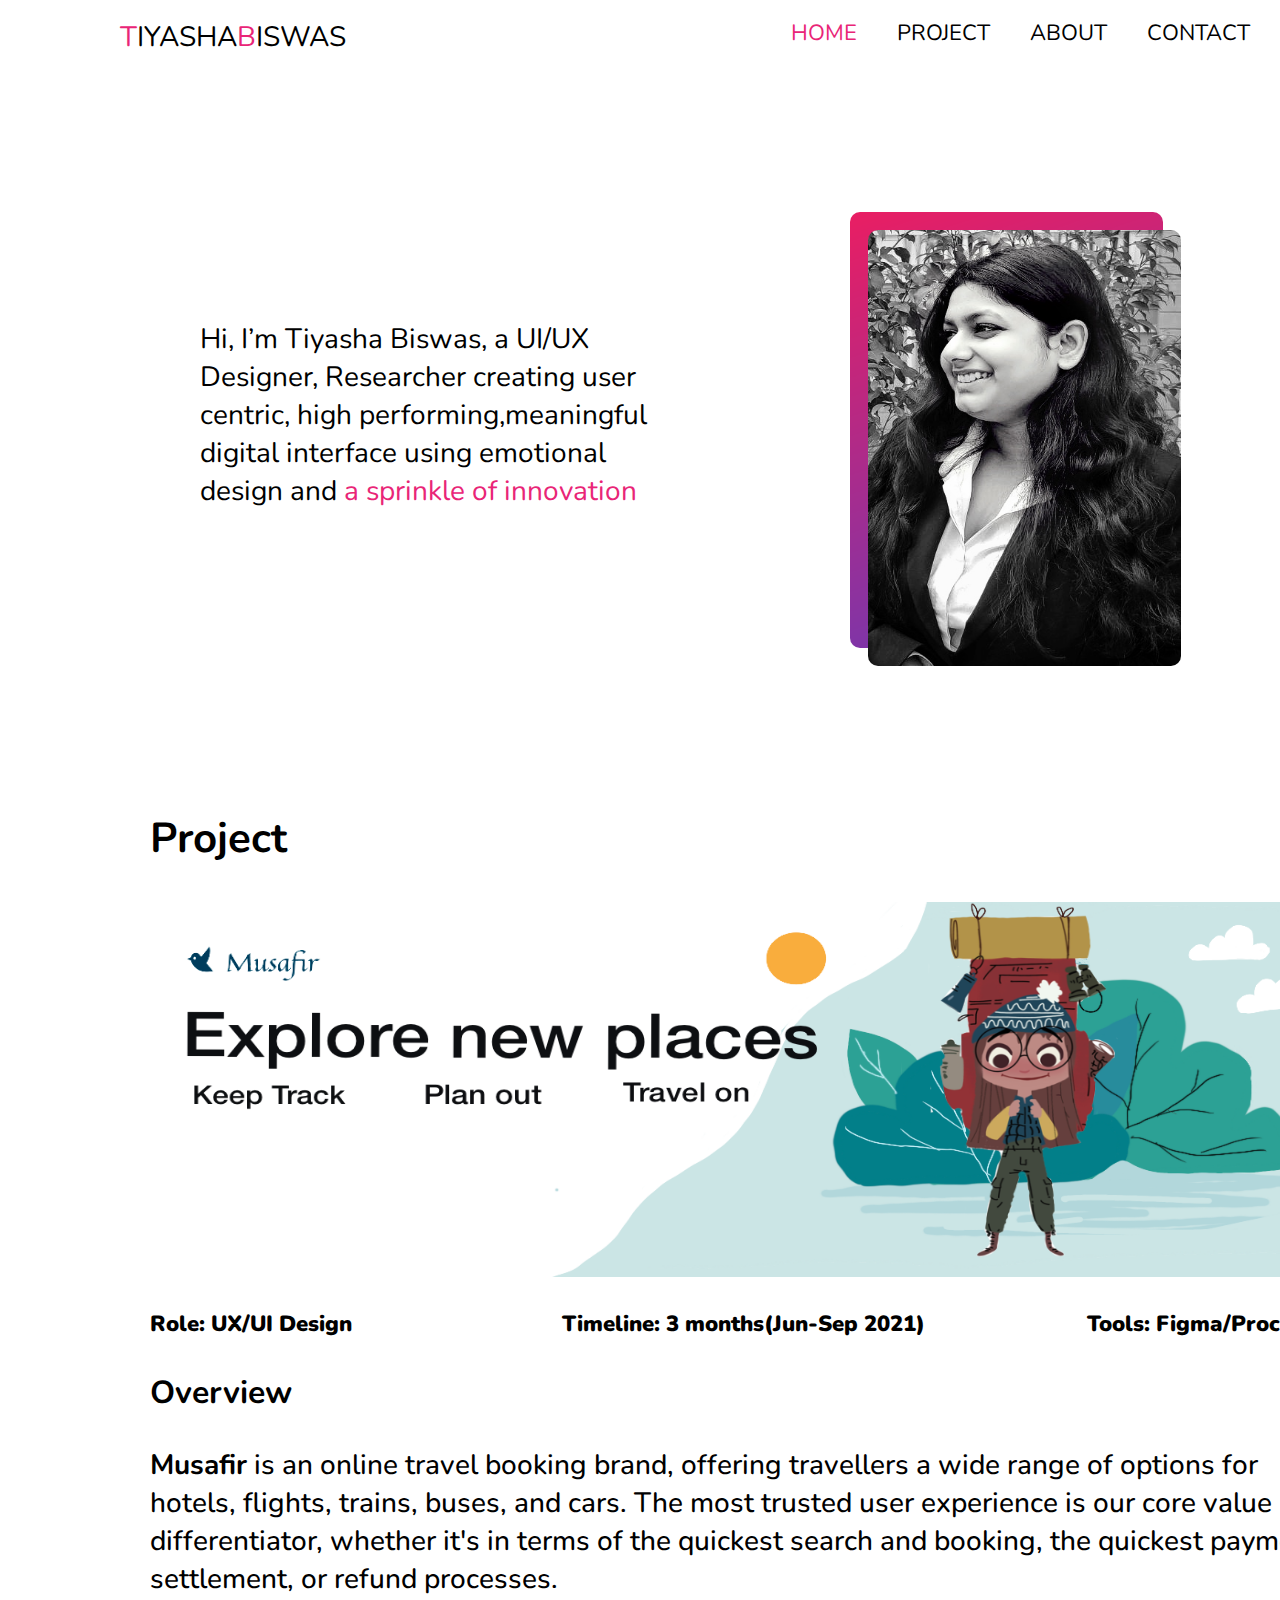
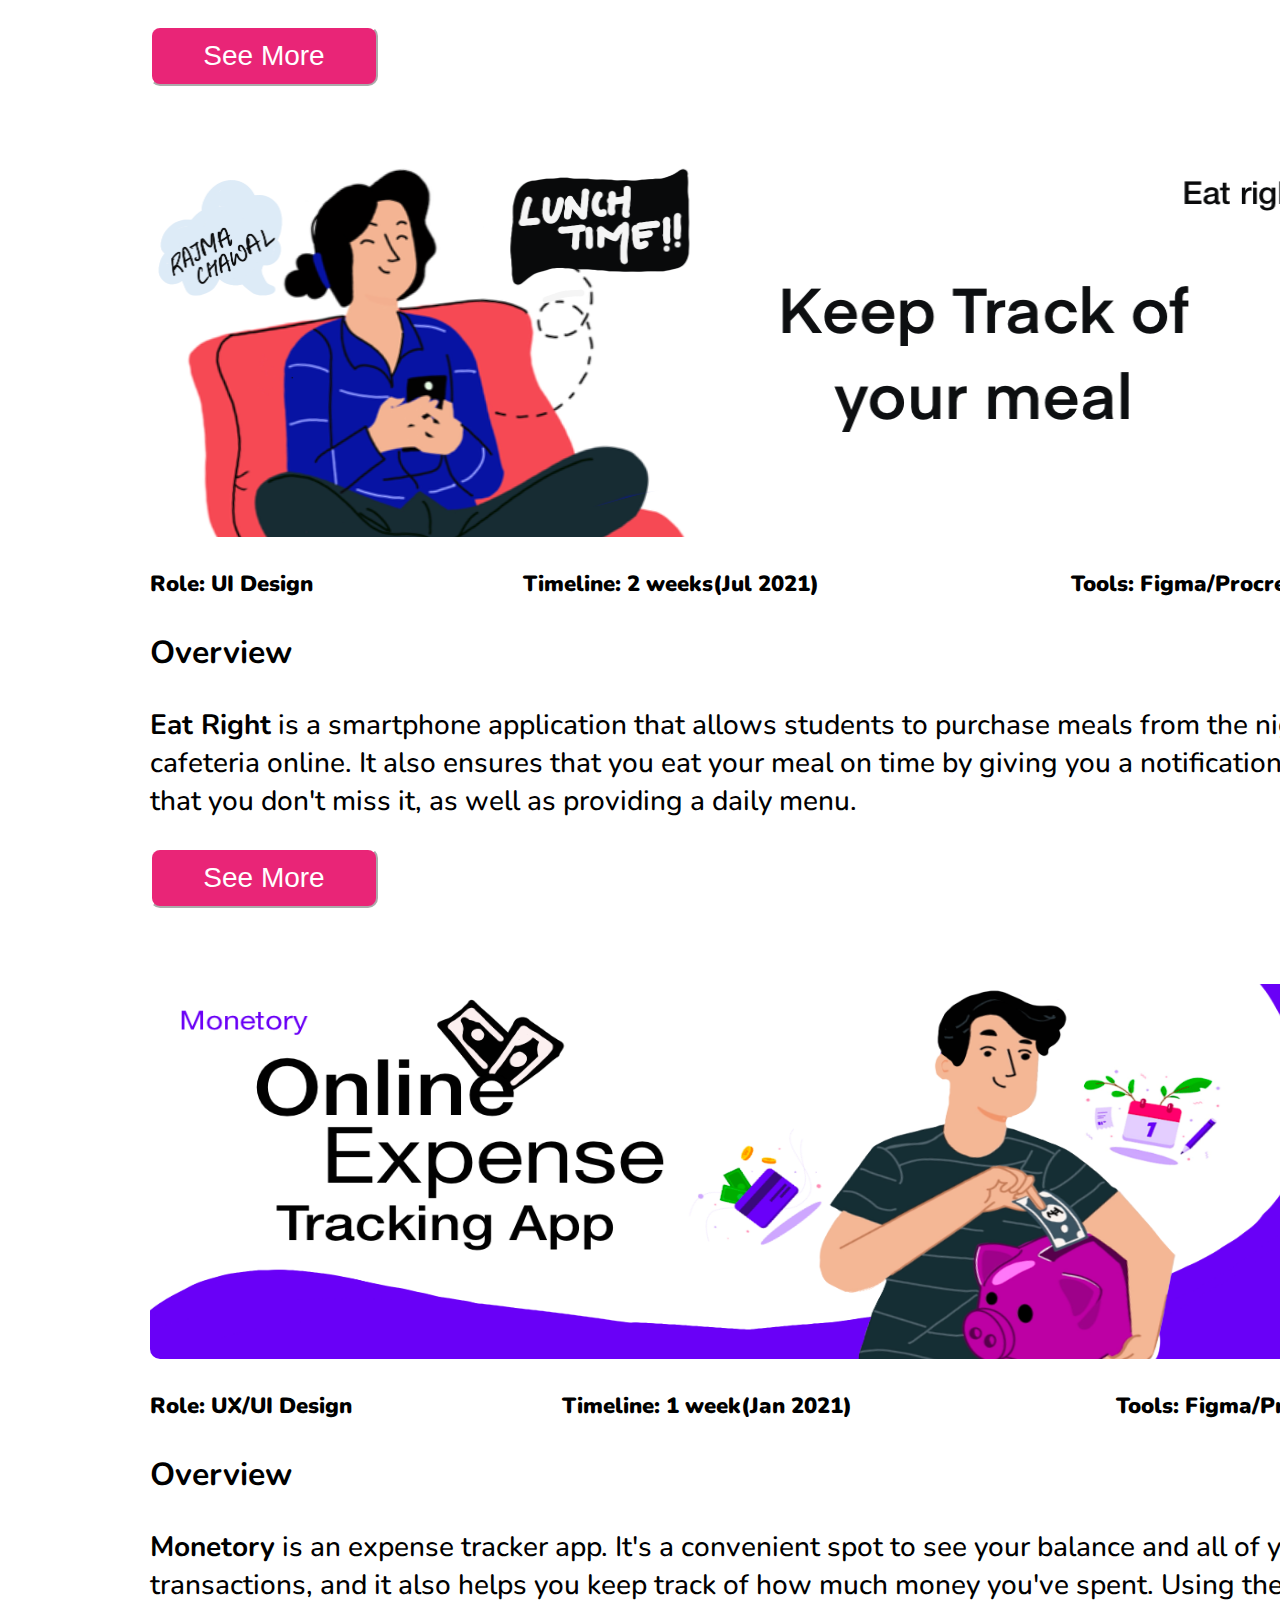
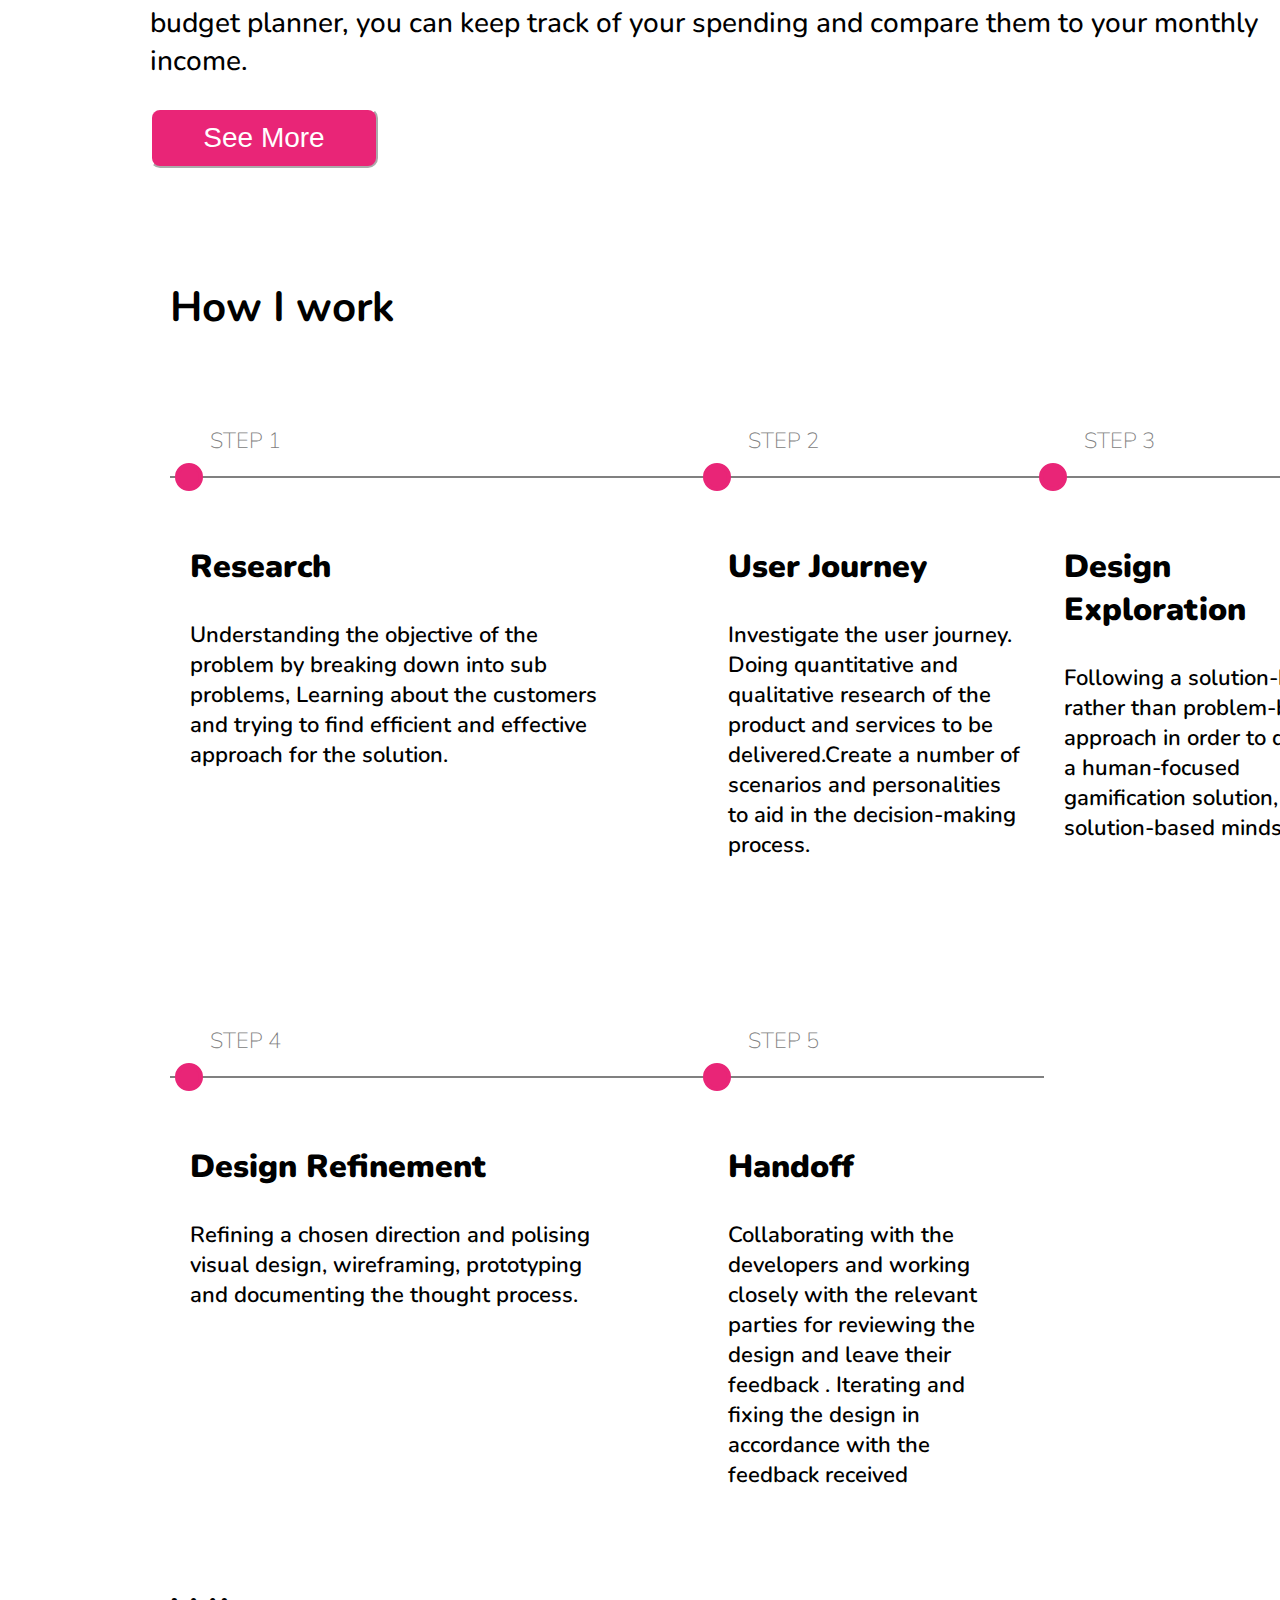
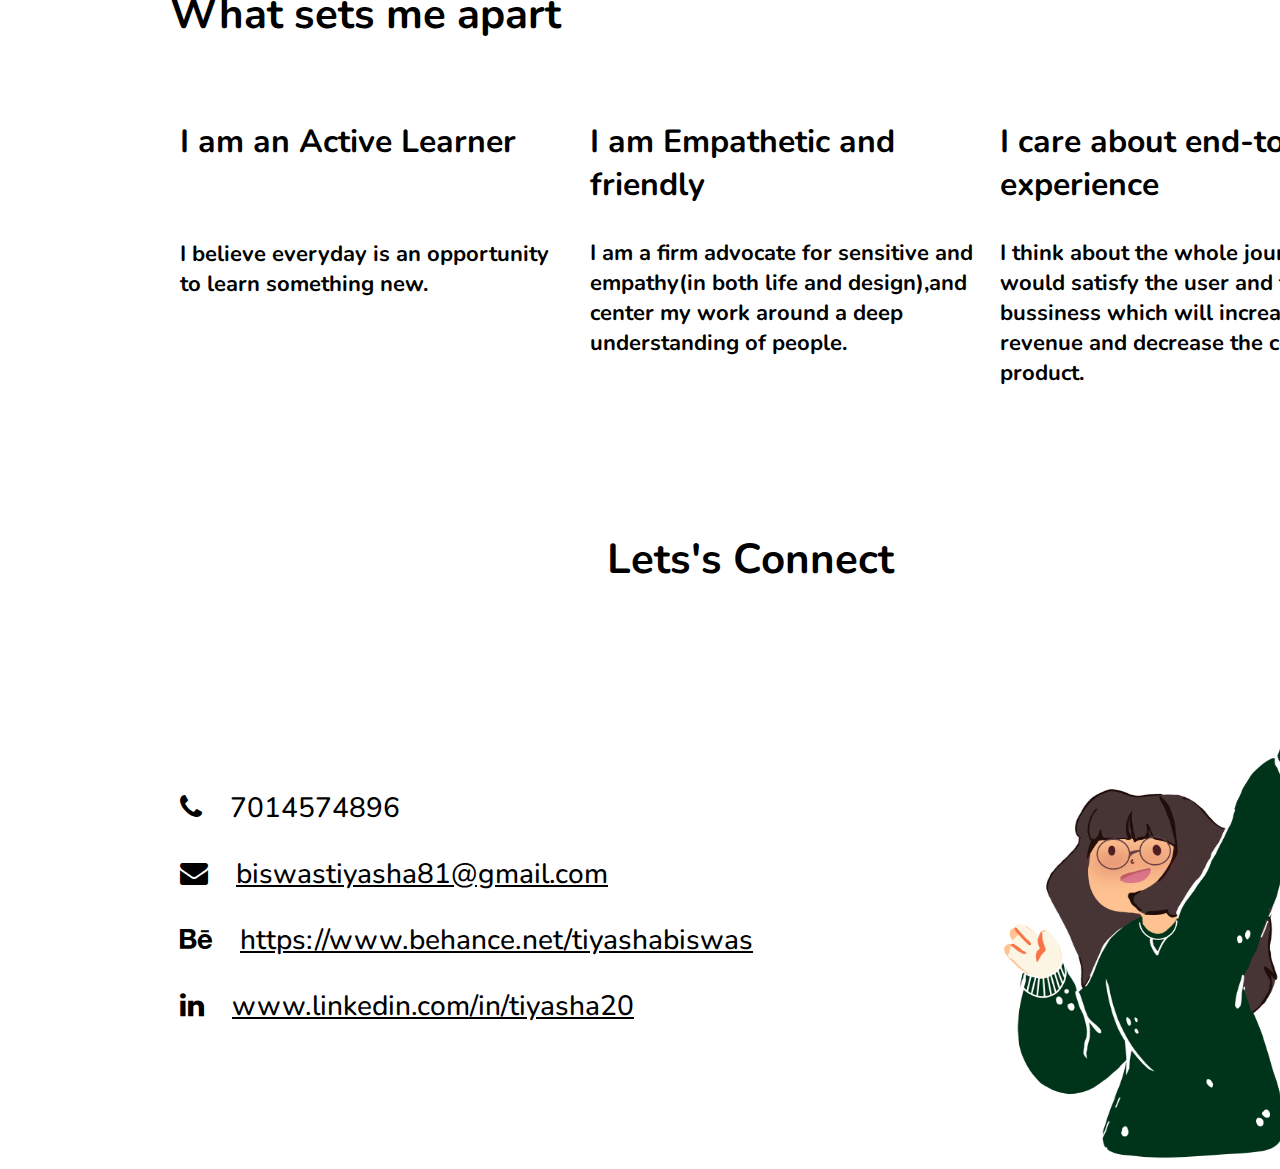
==== index.html @ d7672a65 "Add files via upload" ====
<!DOCTYPE html>
<html>
<head>
<title>Tiyasha's Portfolio</title>
<meta charset="UTF-8">
<meta name="viewport" content="width=device-width, initial-scale=1">
<link href="https://fonts.googleapis.com/css2?family=Nunito:wght@600&display=swap" rel="stylesheet" type="text/css">
<link rel="stylesheet" href="style.css" type="text/css" media="screen">
<link rel="stylesheet" href="https://cdnjs.cloudflare.com/ajax/libs/font-awesome/4.7.0/css/font-awesome.min.css">
</head>
<body>

<!-- Navbar (sit on top) -->
<div id="navbar" class="sticky">
  <a href="#" style="float:left; font-size: 28px;"><span style='color: #E92577'>T</span><span style='color: black'>IYASHA</span><span style='color: #E92577'>B</span><span style='color: black'>ISWAS</span></a>
  
  <a onclick="clickSingleA(this)" class="single" href="https://drive.google.com/file/d/1c0lde3H8tawoxb6akWn-0_Ji6nSKQRmd/view?usp=sharing" style="float:right;">RESUME</a>
  <a onclick="clickSingleA(this)" class="single" href="#contact" style="float:right;">CONTACT</a>
  <a onclick="clickSingleA(this)" class="single" href="about.html" style="float:right;">ABOUT</a>
  <a onclick="clickSingleA(this)" class="single" href="#projects" style="float:right;">PROJECT</a>
    <a onclick="clickSingleA(this)" class="single active" href="index.html" style="float:right;">HOME</a>
    
  

    

</div>

<!-- Header -->

<br>
<div class="row" id="top">
  <div class="column" style="padding-top: 180px;">
    <p>Hi, I’m Tiyasha Biswas, a UI/UX Designer, Researcher creating user centric, high performing,meaningful digital interface using emotional design and <span style='color: #E92577'>a sprinkle of innovation</span></p>
 
  </div>
  <div class="column">
    <div class="image-stack">
      <div class="image-stack__item image-stack__item--top">
        <img src="images/JPEG image.jpeg" alt="Tiyasha" width="313" height="436" style="border-radius: 10px;">
      </div>
      <div class="image-stack__item image-stack__item--bottom">
        <img src="images/gradientimg.png" alt="Tiyasha" width="313" height="436" style="border-radius: 10px;">
      </div>
   </div>
       
  </div>
</div>


<!-- Page content -->
<!-- project Section -->
<div id="projects" style="padding-left: 50px; padding-right: 50px; font-size: 28px; font-weight: 500;">
  <h2>Project</h2>
  <img src="images/musafir.png" class="projectimage">
  <pre style="font-family: Nunito;font-size: 22px; font-weight: 900;">Role: UX/UI Design                                   Timeline: 3 months(Jun-Sep 2021)                           Tools: Figma/Procreate</pre>
  <h3>Overview</h3>
  <p><span style="font-weight: bolder;">Musafir</span> is an online travel booking brand, offering travellers a wide range of options for hotels, flights, trains, buses, and cars. The most trusted user experience is our core value differentiator, whether it's in terms of the quickest search and booking, the quickest payments, settlement, or refund processes.</p>
  <button onclick="location.href='https://www.behance.net/gallery/126478067/Musafir';" style="color: white; font-size: 28px; width: 228px;height: 60px;left: 68px;top: 2971px; background: #E92577; border-radius: 10px;border-color: white;">See More</button>
  <br>
  <br>
  <br>
  <img src="images/eatright.png" class="projectimage">
  <pre style="font-family: Nunito;font-size: 22px; font-weight: 900;">Role: UI Design                                   Timeline: 2 weeks(Jul 2021)                                          Tools: Figma/Procreate</pre>
  <h3>Overview</h3>
  <p><span style="font-weight: bold;">Eat Right</span> is a smartphone application that allows students to purchase meals from the night cafeteria online. It also ensures that you eat your meal on time by giving you a notification so that you don't miss it, as well as providing a daily menu. </p>
  <button onclick="location.href='https://www.behance.net/gallery/126477527/Eat-Right';" style="color: white; font-size: 28px; width: 228px;height: 60px;left: 68px;top: 2971px; background: #E92577; border-radius: 10px;border-color: white">See More</button>
 <br>
 <br>
 <br>
 <img src="images/monetory.png" class="projectimage">
 <pre style="font-family: Nunito;font-size: 22px; font-weight: 900;">Role: UX/UI Design                                   Timeline: 1 week(Jan 2021)                                            Tools: Figma/Procreate</pre>
 <h3>Overview</h3>
  <p><span style="font-weight: bold;">Monetory</span> is an expense tracker app. It's a convenient spot to see your balance and all of your transactions, and it also helps you keep track of how much money you've spent. Using the budget planner, you can keep track of your spending and compare them to your monthly income.</p>
  <button onclick="location.href='https://www.behance.net/gallery/115171731/Monetory';" style="color: white; font-size: 28px; width: 228px;height: 60px;left: 68px;top: 2971px; background: #E92577; border-radius: 10px;border-color: white">See More</button>
 
</div>
<br>
<br>

<!-- how i work Section -->
<div id="howiwork" style="padding-left: 70px; font-size: 28px; font-weight: 700;">
  <h2>How I work</h2>
  <div class="swiper-container">
        
    <div class="swiper-wrapper timeline">

      <div class="swiper-slide">
        <div class="timestamp">
          <span class="date" style="color: gray; ">STEP 1<span></span>
        </div>
        <div class="status" >
          <span><h3 style="font-weight: 900;">Research</h3> 
            Understanding the objective of the <br>problem by breaking down into sub<br> problems, Learning about the customers<br> and trying to find efficient and effective<br> approach for the solution.</span>
        </div>
      </div>
      <div class="swiper-slide">      
        <div class="timestamp">
          <span class="date" style="color: gray;">STEP 2<span>
        </div>
        <div class="status" >
          <span><h3 style="font-weight: 900;">User Journey</h3> 
            Investigate the user journey. Doing quantitative and qualitative research of the product and services to be delivered.Create a number of scenarios and personalities to aid in the decision-making process.</span>
        </div>
      </div>
      <div class="swiper-slide"> 
        <div class="timestamp"> 
          <span class="date" style="color: gray;">STEP 3<span>
        </div>
        <div class="status">
          <span><h3 style="font-weight: 900;">Design Exploration</h3> 
            Following a solution-based rather than problem-based approach in order to develop a human-focused gamification solution, with a solution-based mindset .</span>
        </div>
      </div>
      
    </div>
  </div>
  <div class="swiper-container">
        
    <div class="swiper-wrapper timeline">

      <div class="swiper-slide">
        <div class="timestamp">
          <span class="date" style="color: gray;">STEP 4<span>
        </div>
        <div class="status" style="padding-left: 20px;">
          <span><h3 style="font-weight: 900;">Design Refinement</h3> 
            Refining a chosen direction and polising <br>visual design, wireframing, prototyping<br> and documenting the thought process.</span>
        </div>
      </div>
      <div class="swiper-slide">
        <div class="timestamp">
          <span class="date" style="color: gray;">STEP 5<span>
        </div>
        <div class="status">
          <span><h3 style="font-weight: 900;">Handoff</h3> 
            Collaborating with the developers and working closely with the relevant parties for reviewing the design and leave their feedback . Iterating and fixing the design in accordance with the feedback received</span>
        </div>
      </div>
      <div class="swiper-slide">
        <div class="timestamp">
          <span class="date"><span>
        </div>
        <div >
          <span><h3 style="font-weight: 900;"></h3> 
            </span>
        </div>
      </div>
      
    </div>
  </div>
  <h2>What sets me apart</h2>
  <div class="rowabout">
    <div class="columnabout" >
      <h3>I am an Active Learner</h3>      
      <p style="padding-top:2em;">I believe everyday is an opportunity
     <br> to learn something new.</p>
      </div>
    <div class="columnabout" >
      <h3>I am Empathetic
        and friendly</h3>
      <p>I am a firm advocate for sensitive and empathy(in both life and design),and center my work around a deep understanding of people.</p>
    </div>
    <div class="columnabout" >
      <h3>I care about end-to-end 
        experience</h3>
      <p>I think about the whole journey which would satisfy the user and the bussiness which will increase the revenue and decrease the cost of the product.</p>
    </div>
  </div>
  
</div>
<br>
<br>
<!-- Contact Section -->
 
<div id="contact" style=" font-size: 28px; font-weight: normal;">

  <h2 style="text-align: center;">Lets's Connect</h2>
  <br> 
  <div style="float: left; padding-left: 80px; font-size: 28px; font-weight: 500; padding-top: 100px;">
    <p><i class="fa fa-phone" style="text-align: left; font-size:28px"></i> &nbsp;&nbsp; <a> 7014574896</a></p>
    <p><i class="fa fa-envelope" style="text-align: left; font-size:28px"></i>  &nbsp;&nbsp;   <a href="mailto:biswastiyasha81@gmail.com" style="color: black;"> biswastiyasha81@gmail.com</a></p>
    <p><i class="fa fa-behance" style="text-align: left; font-size:28px"></i>   &nbsp;&nbsp; <a href="https://www.behance.net/tiyashabiswas" style="color: black;"> https://www.behance.net/tiyashabiswas</a></p>
    <p><i class="fa fa-linkedin" style="text-align: left; font-size:28px"></i>  &nbsp;&nbsp; <a href="www.linkedin.com/in/tiyasha20" style="color: black;"> www.linkedin.com/in/tiyasha20</a></p>
  </div>
  <div style="padding-left: 100px;">
    <img src="images/contact.png" style="float: right ;" width= "422" height= "508.02">
  </div>
  <br>
  

</div>
<!-- End page content -->


<!-- Footer -->

<script>
    function clickSingleA(a)
    {
        items = document.querySelectorAll('.single.active');

        if(items.length) 
        {
            items[0].className = 'single';
        }

        a.className = 'single active';
    }
    
</script>
</body>
</html>
---- style.css ----
body {
    width: 1400px;
    height: 100%;
    margin: 0;
    font-size: 28px;
    font-family: "Nunito";
    background: #FFFFFF;
    padding-left: 100px;
}

h3{
  font-size: 32px;
}

#navbar {
    overflow: hidden;
    background-color: #FFFFFF;
    font-size: 28px;
    top: 0;
    font-family: "Nunito";
    
  }
  
#navbar a {
    display: block;
    color: black;
    
    text-align: center;
    padding: 18px 20px;
    text-decoration: none;
    font-size: 22px;
    font-family: "Nunito";
  }
  
#navbar a:hover {
    background-color: white;
    color: #E92577;
    
    font-size: 22px;
    font-family: "Nunito";
  }
  
#navbar a.active {
    background-color: #FFFFFF;
    
    color: #E92577;
  }
  
.content {
    padding: 16px;
  }
 
  
  /* Create two equal columns that floats next to each other */
  .column {
    float: left;
    width: 50%;
    padding-left: 100px;
    padding-right: 100px;
    padding-top: 100px;
    padding-bottom: 100px;
  }
  
  /* Clear floats after the columns */
  .row:after {
    content: "";
    display: table;
    clear: both;
  }
  
  /* Responsive layout - makes the two columns stack on top of each other instead of next to each other */
  @media screen and (max-width: 600px) {
    .column {
      width: 100%;
    }
  }
  .projectimage {
    width: 1180px;
    height: 375px;
    left: 50px;
    top: 2510px;

    border-radius: 10px;
  }



  .image-stack {
    display: grid;
    grid-template-columns: repeat(12, 1fr);
  }
  .image-stack__item--top {
    grid-column: 1 / span 4;
    grid-row: 1;
    padding-top: 5%; 
    padding-left: 5%;
    z-index: 1; 
  }
    
  .image-stack__item--bottom {
    grid-column: 2 / 1;
    grid-row: 1; 
  }




  .timeline {
    margin: 40px 0;
    list-style-type: none;
    display: flex;
    padding: 0;
    text-align: center;
  }
  .timeline li {
    transition: all 200ms ease-in;
  }
  .timestamp {
    width: 100%; 
    margin-bottom: 20px;
    padding: 0px 40px;
    display: flex;
    flex-direction: column;
    justify-content: center;
    align-items: left;
    font-weight: 100; 
  }
  .status {
    padding: 10px 20px;
    display: flex;
    justify-content: left;
    border-top: 2px solid gray;
    position:relative;
  }
    
  .status span {
    font-weight: 600;
    padding-top: 25px;
  }
  .status span:before {
    content: '';
    width: 20px;
    height: 20px;
    background-color: #E92577;
    border-radius: 25px;
    border: 4px solid #E92577;
    position: absolute;
    top: -15px;
    left: calc(5% - 22px); 
    transition: all 200ms ease-in;
  }
  .swiper-control {
    text-align: right;
  }
  
  .swiper-container {
    width: 100%;
    height: 550px;
    margin: 50px 0;
    overflow: hidden;
    padding: 0 20px 0px 0;
  }
  .swiper-slide {
    width: 80%;
    height: 500px;
    text-align: left;
    font-size: 22px;
  }
  .swiper-slide:nth-child(2n) {
    width: 50%;
  }
  .swiper-slide:nth-child(3n) {
    width: 50%;
  }



  /* Create three equal columns that floats next to each other */
.columnabout {
  float:left;
  width: 33.33%;
  padding: 10px;
  font-size: 22px;

}

/* Clear floats after the columns */
.rowabout:after {
  content: "";
  display: table;
  clear: both;
  font-size: medium;
}



 
.sticky {
  position: relative;
  top: 0;
  width: 100%;
}

.sticky + .content {
  padding-top: 60px;
}
* {
  box-sizing: border-box;
}
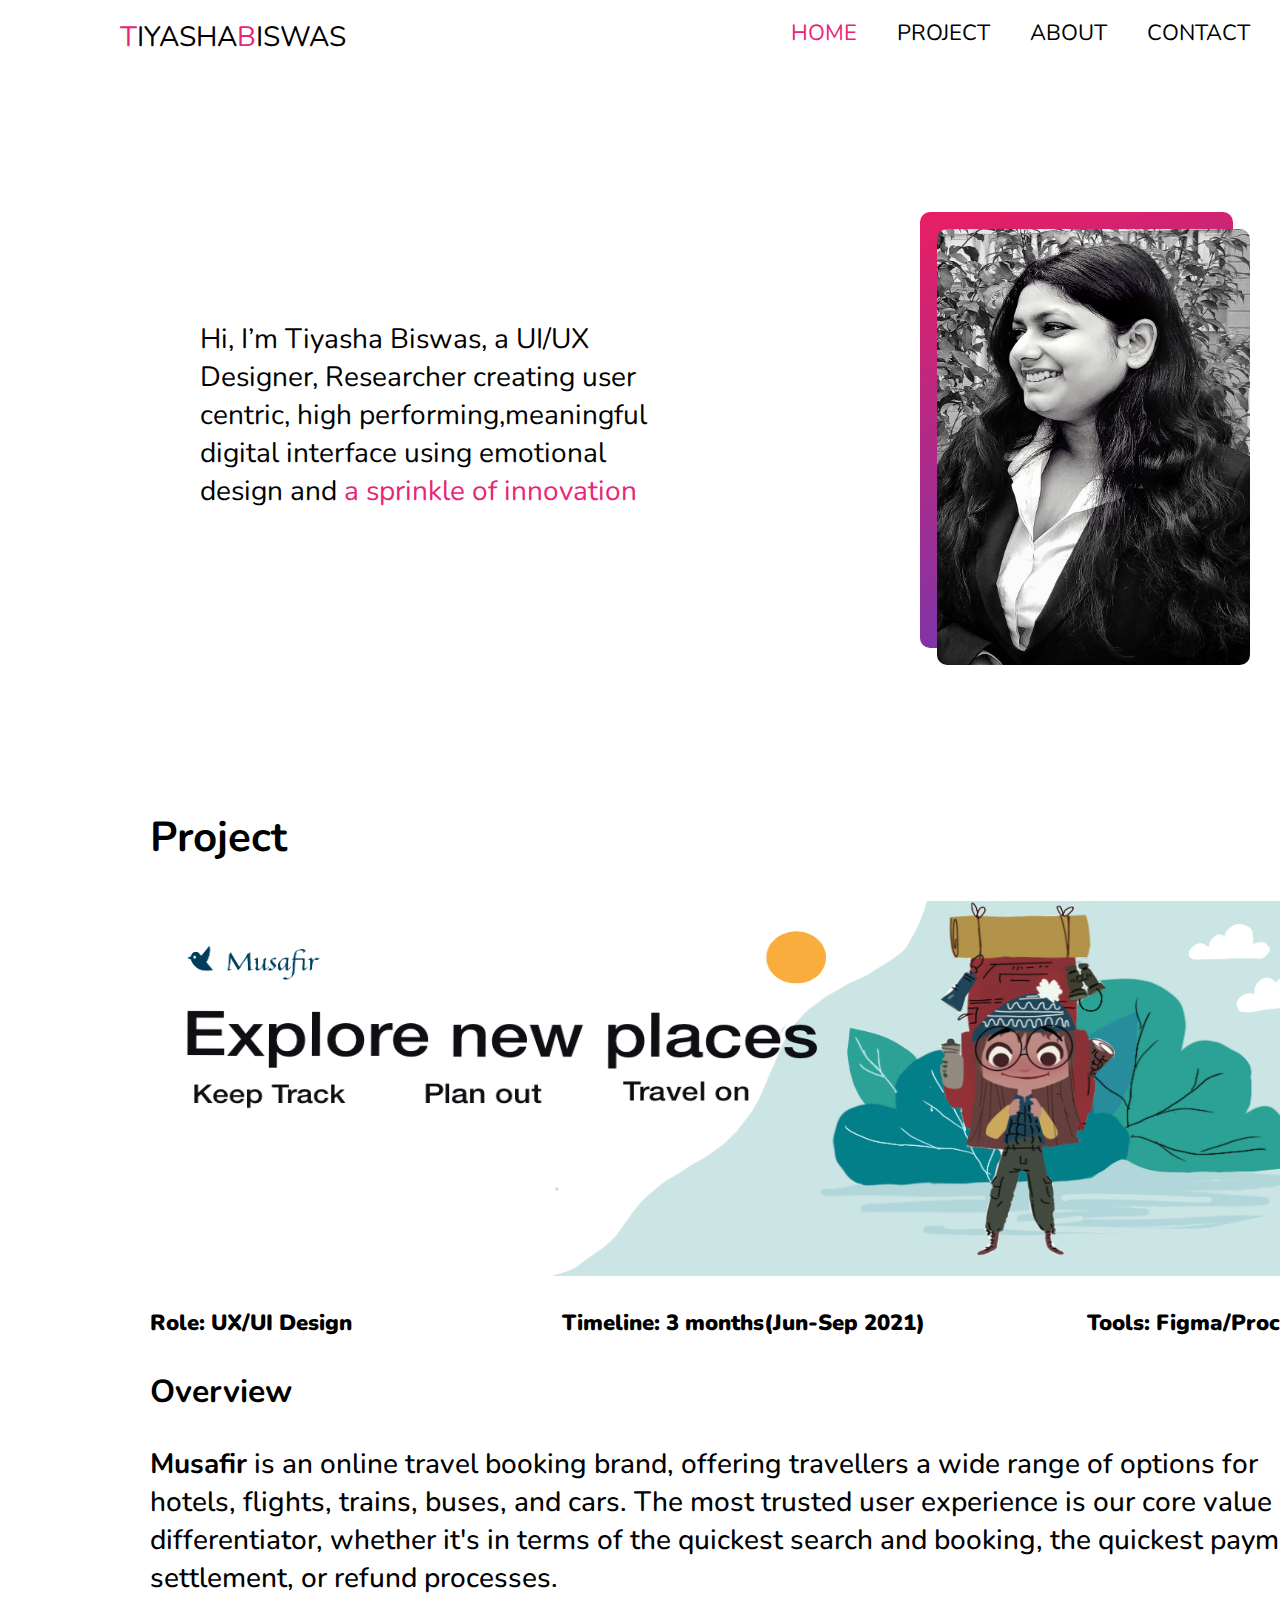
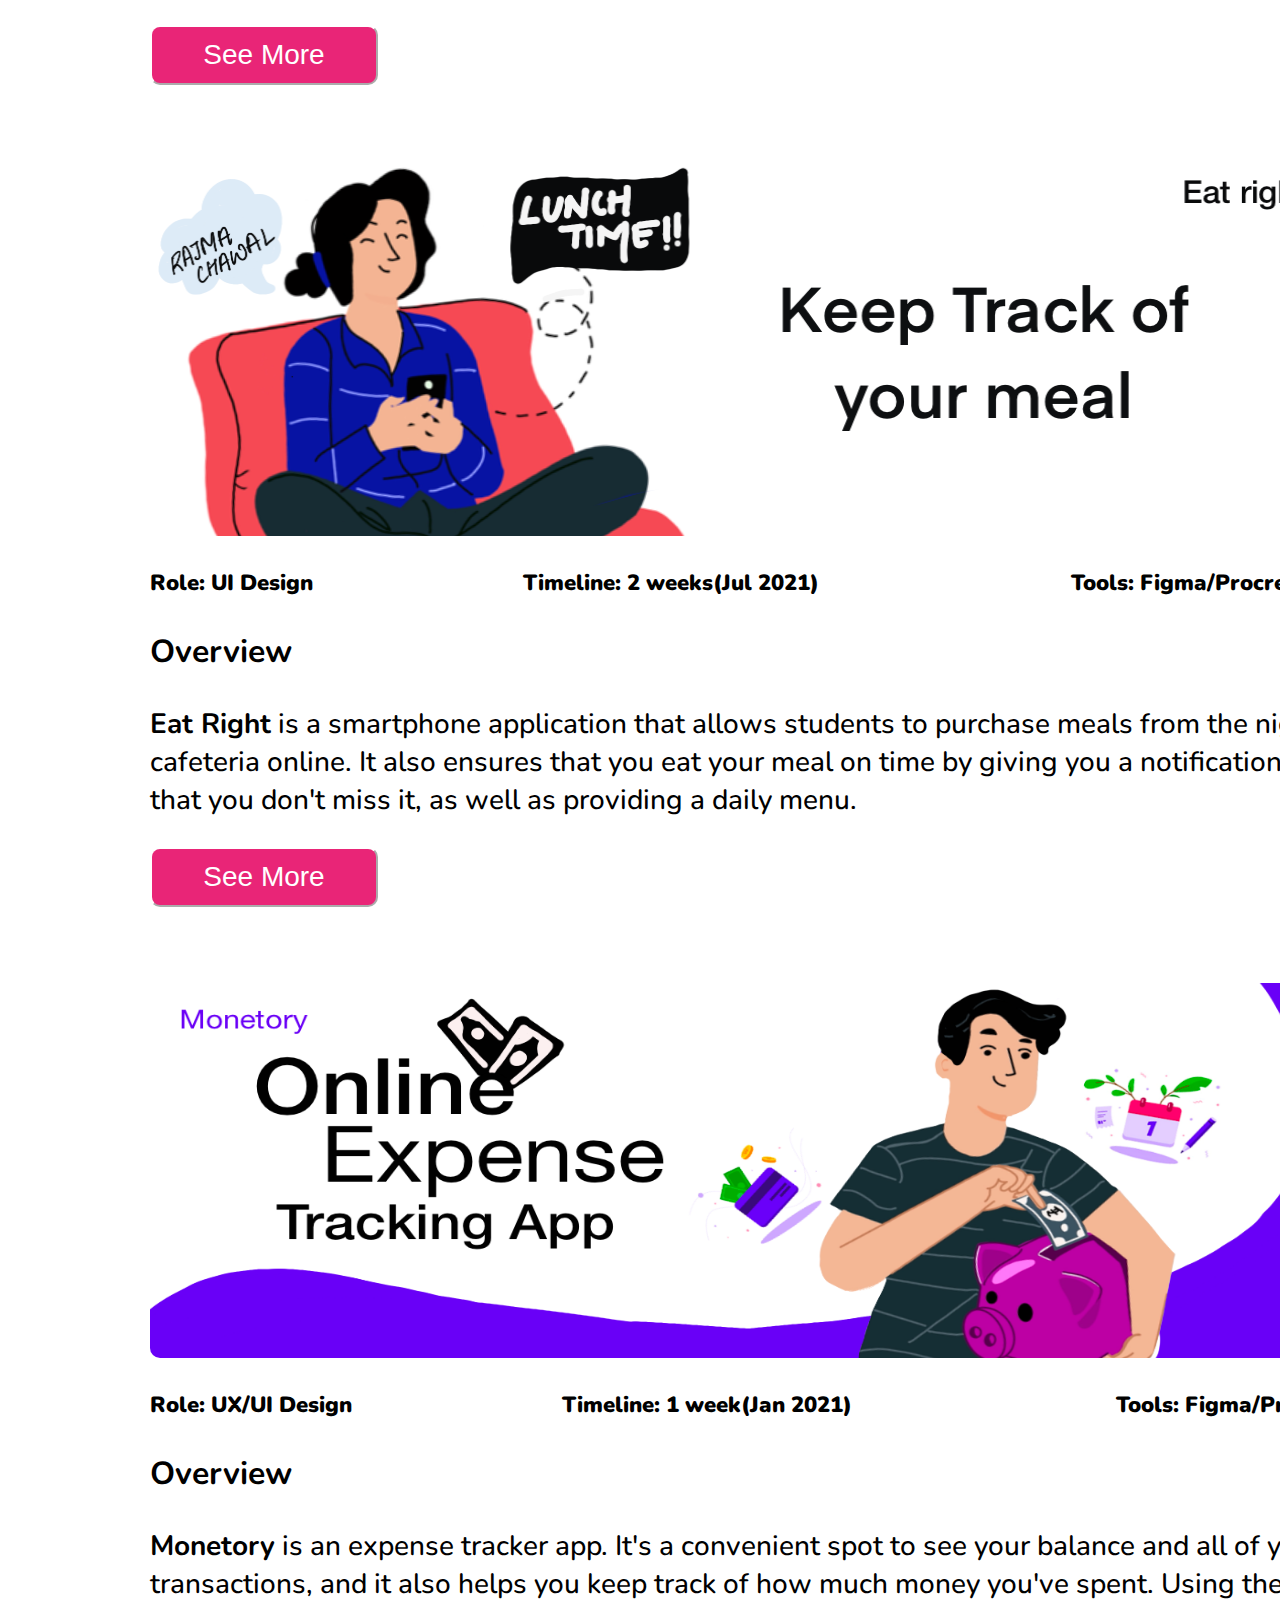
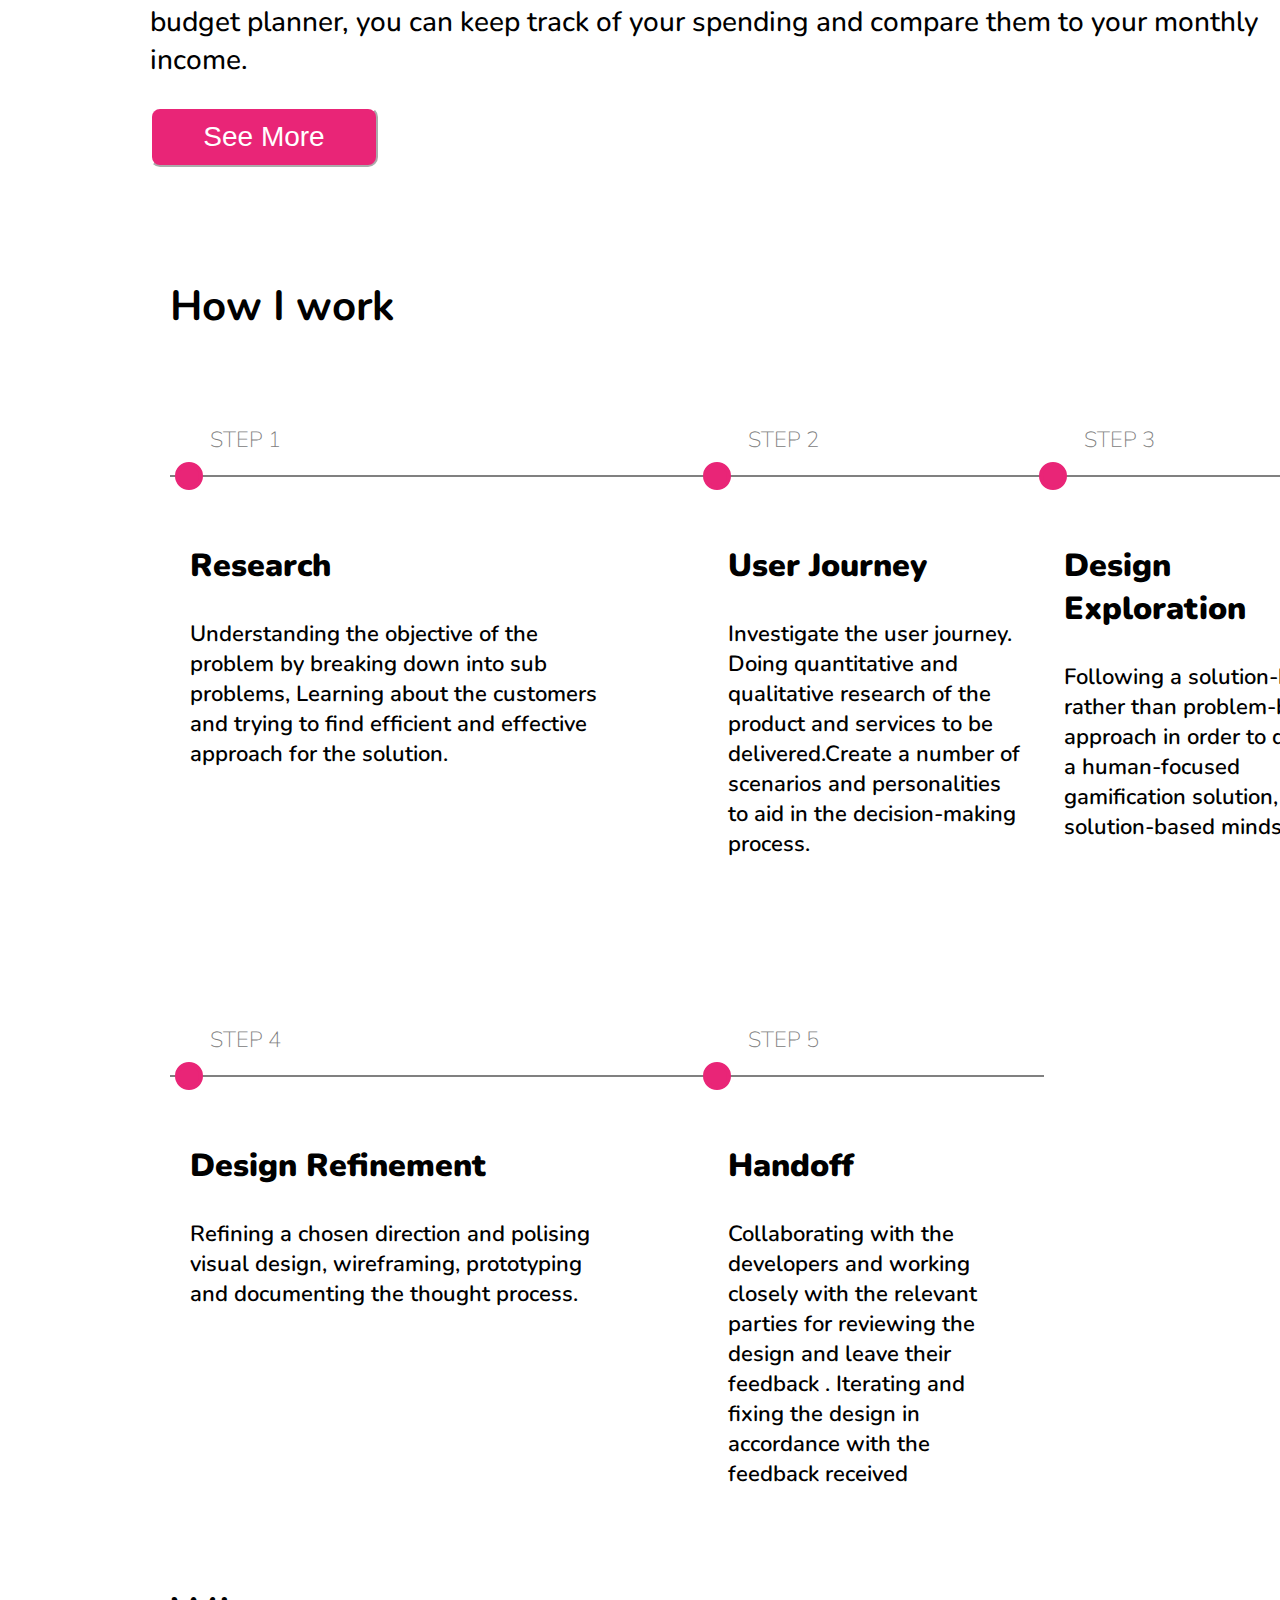
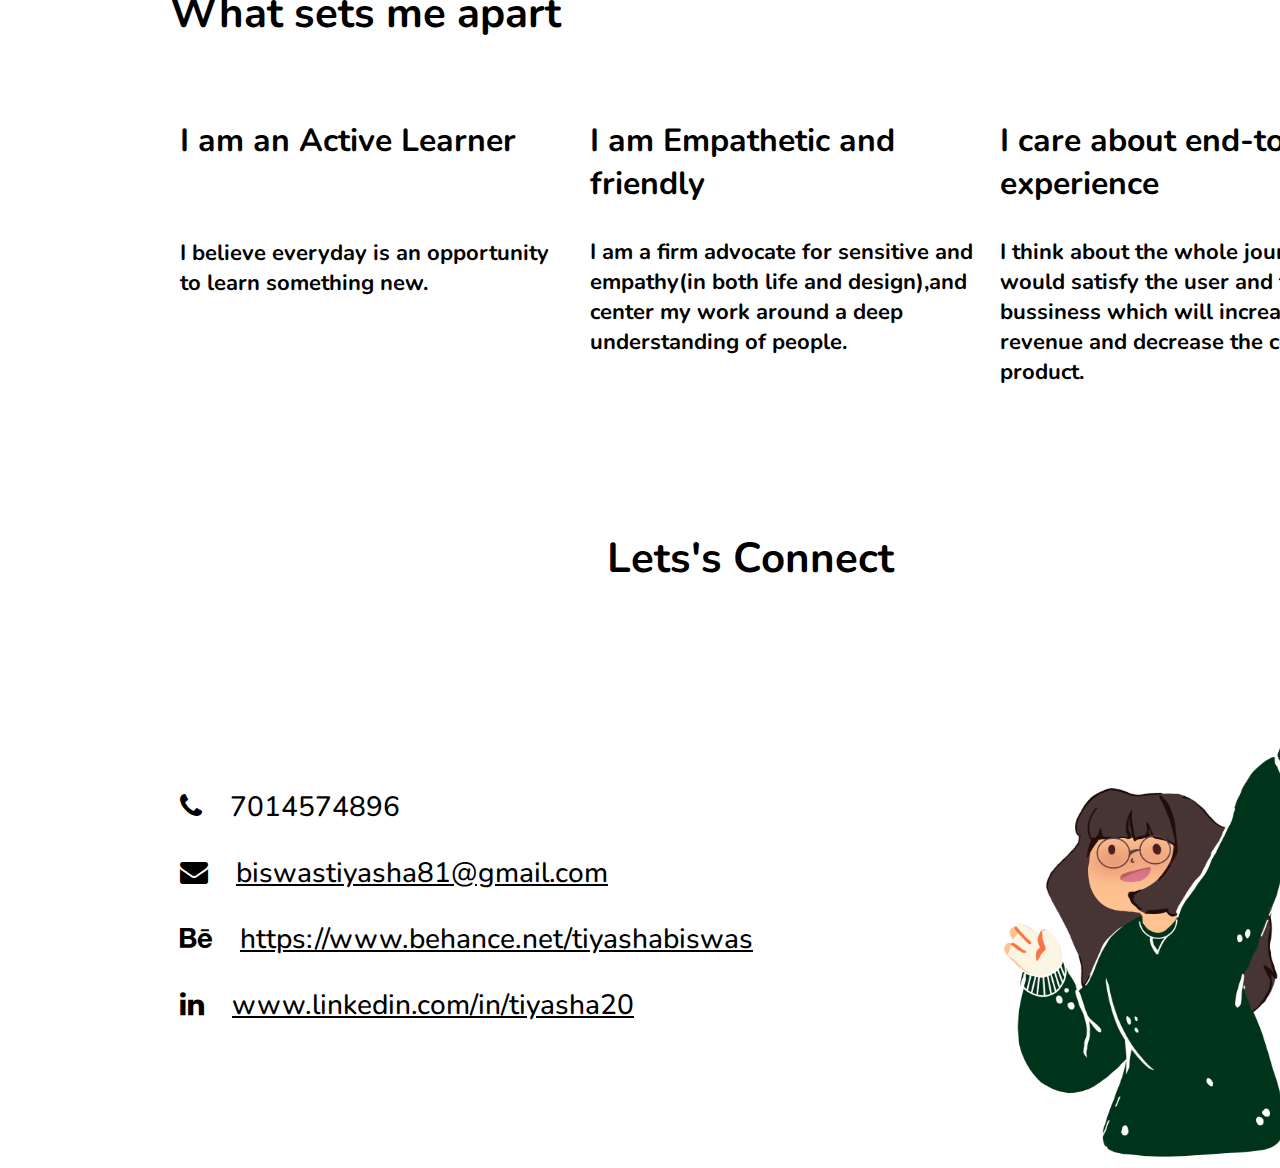
==== commit 61fd072a: "Add files via upload" ====
--- a/index.html
+++ b/index.html
@@ -15,7 +15,7 @@
 <div id="navbar" class="sticky">
   <a href="#" style="float:left; font-size: 28px;"><span style='color: #E92577'>T</span><span style='color: black'>IYASHA</span><span style='color: #E92577'>B</span><span style='color: black'>ISWAS</span></a>
   
-  <a onclick="clickSingleA(this)" class="single" href="https://drive.google.com/file/d/1c0lde3H8tawoxb6akWn-0_Ji6nSKQRmd/view?usp=sharing" style="float:right;">RESUME</a>
+  <a onclick="clickSingleA(this)" class="single" href="https://drive.google.com/file/d/16IqrViMTRU0D32sB1sBsXoaiJyZeWu3d/view?usp=sharing" style="float:right;">RESUME</a>
   <a onclick="clickSingleA(this)" class="single" href="#contact" style="float:right;">CONTACT</a>
   <a onclick="clickSingleA(this)" class="single" href="about.html" style="float:right;">ABOUT</a>
   <a onclick="clickSingleA(this)" class="single" href="#projects" style="float:right;">PROJECT</a>
--- a/style.css
+++ b/style.css
@@ -79,7 +79,7 @@
     height: 375px;
     left: 50px;
     top: 2510px;
-
+    drop-shadow:(16px 16px 10px black); 
     border-radius: 10px;
   }
 
@@ -88,6 +88,7 @@
   .image-stack {
     display: grid;
     grid-template-columns: repeat(12, 1fr);
+    padding-left: 2.5em;
   }
   .image-stack__item--top {
     grid-column: 1 / span 4;
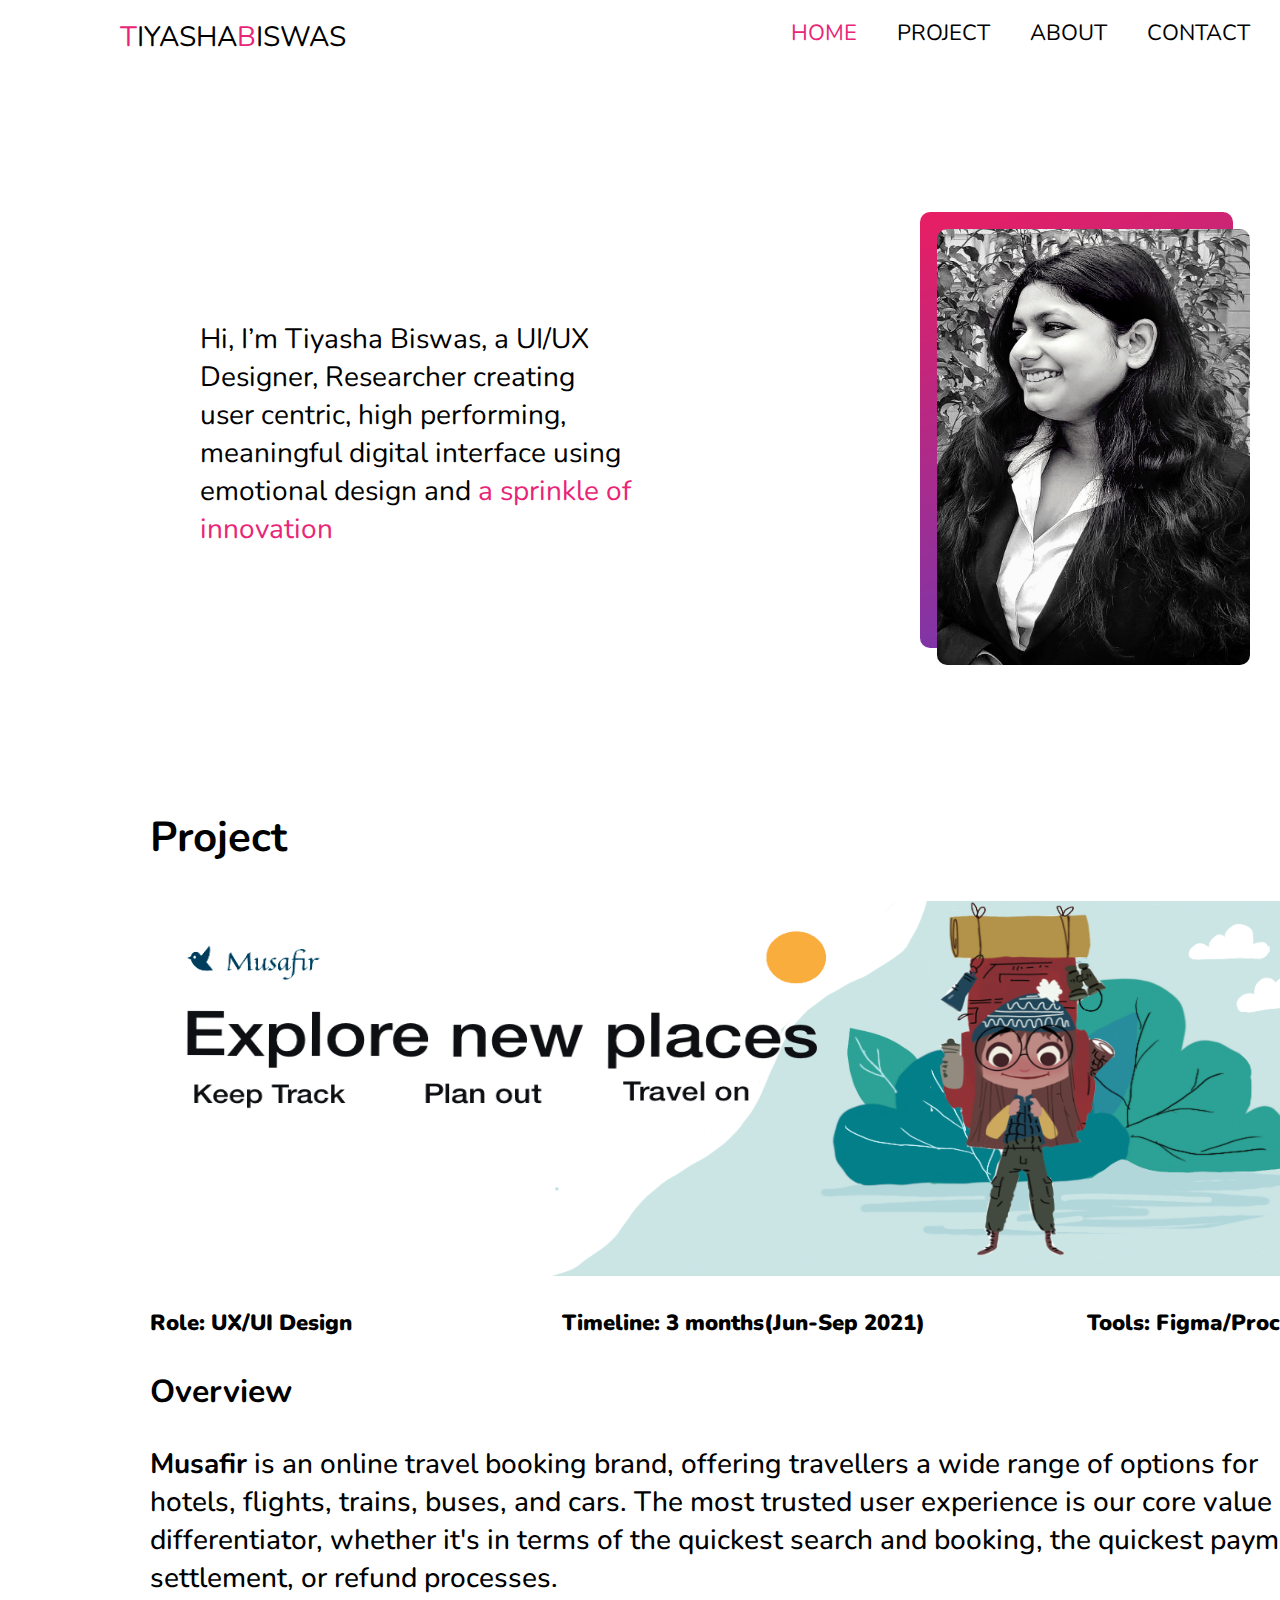
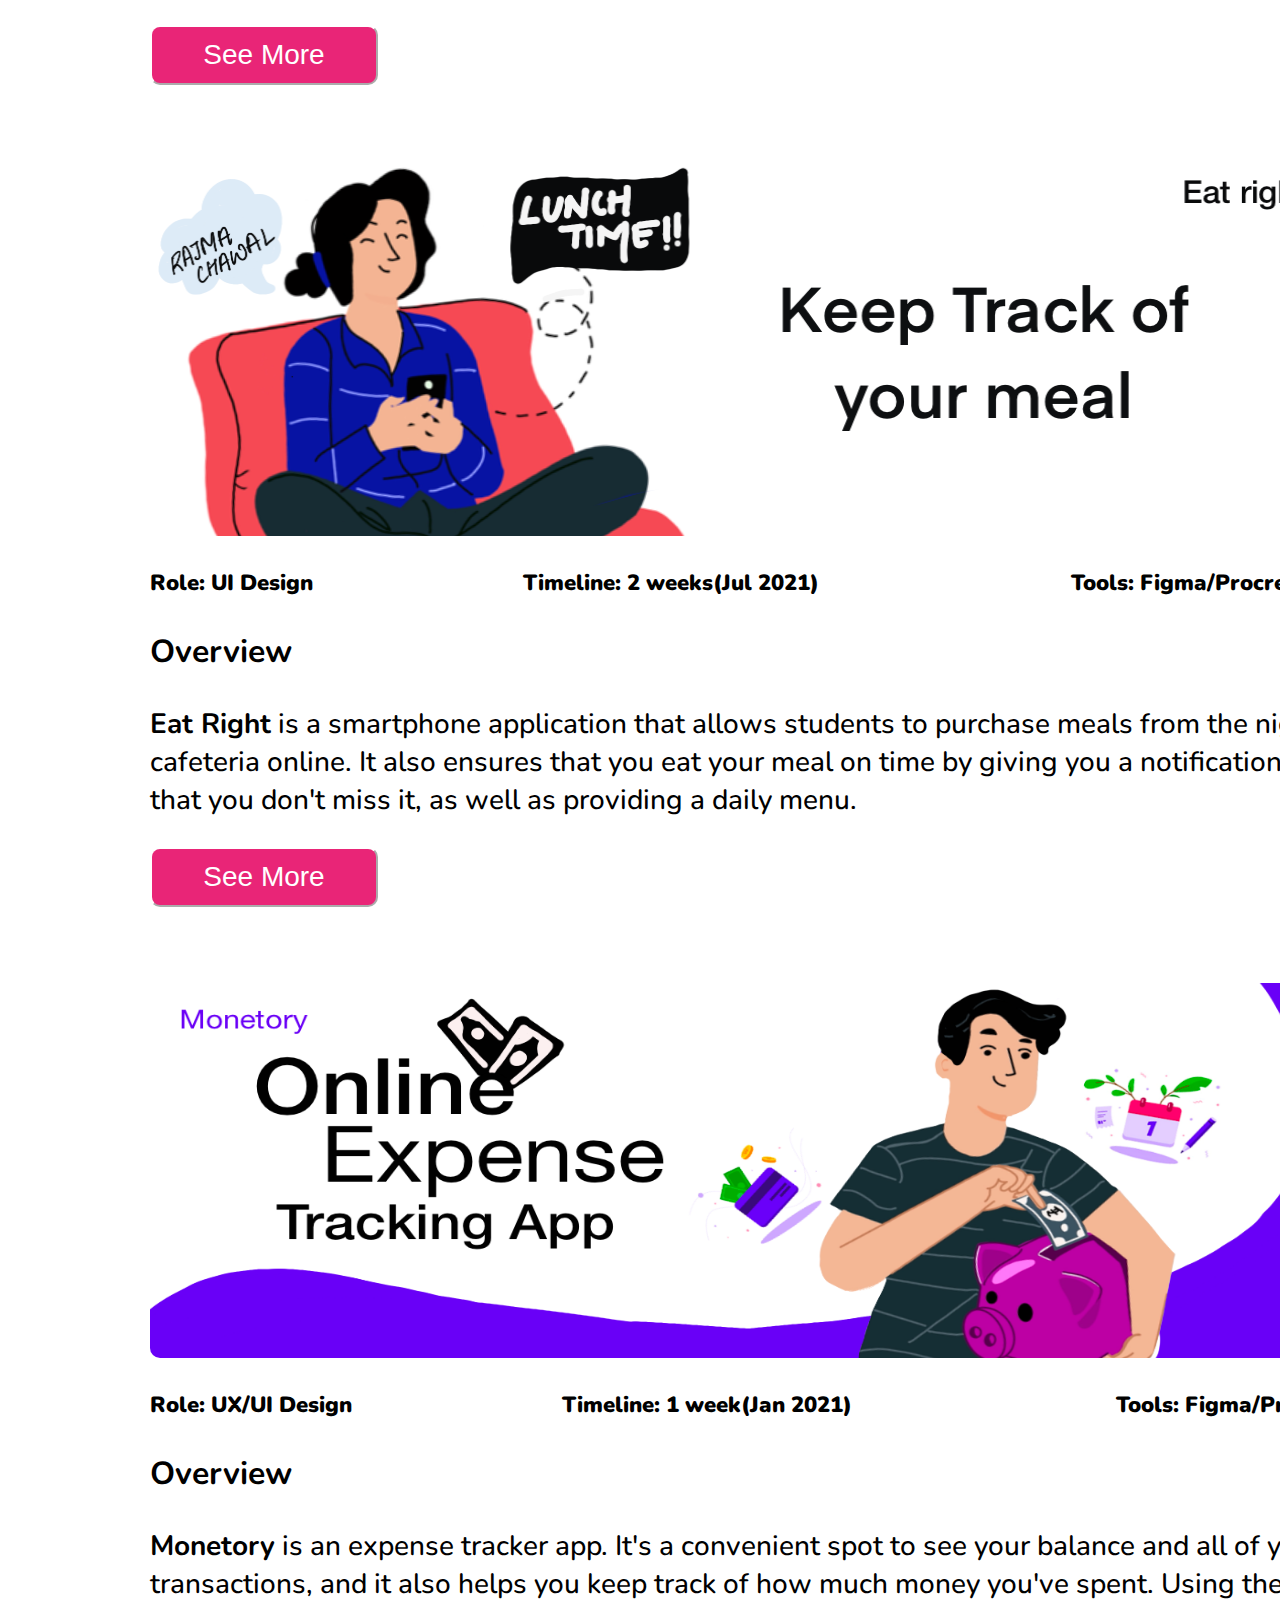
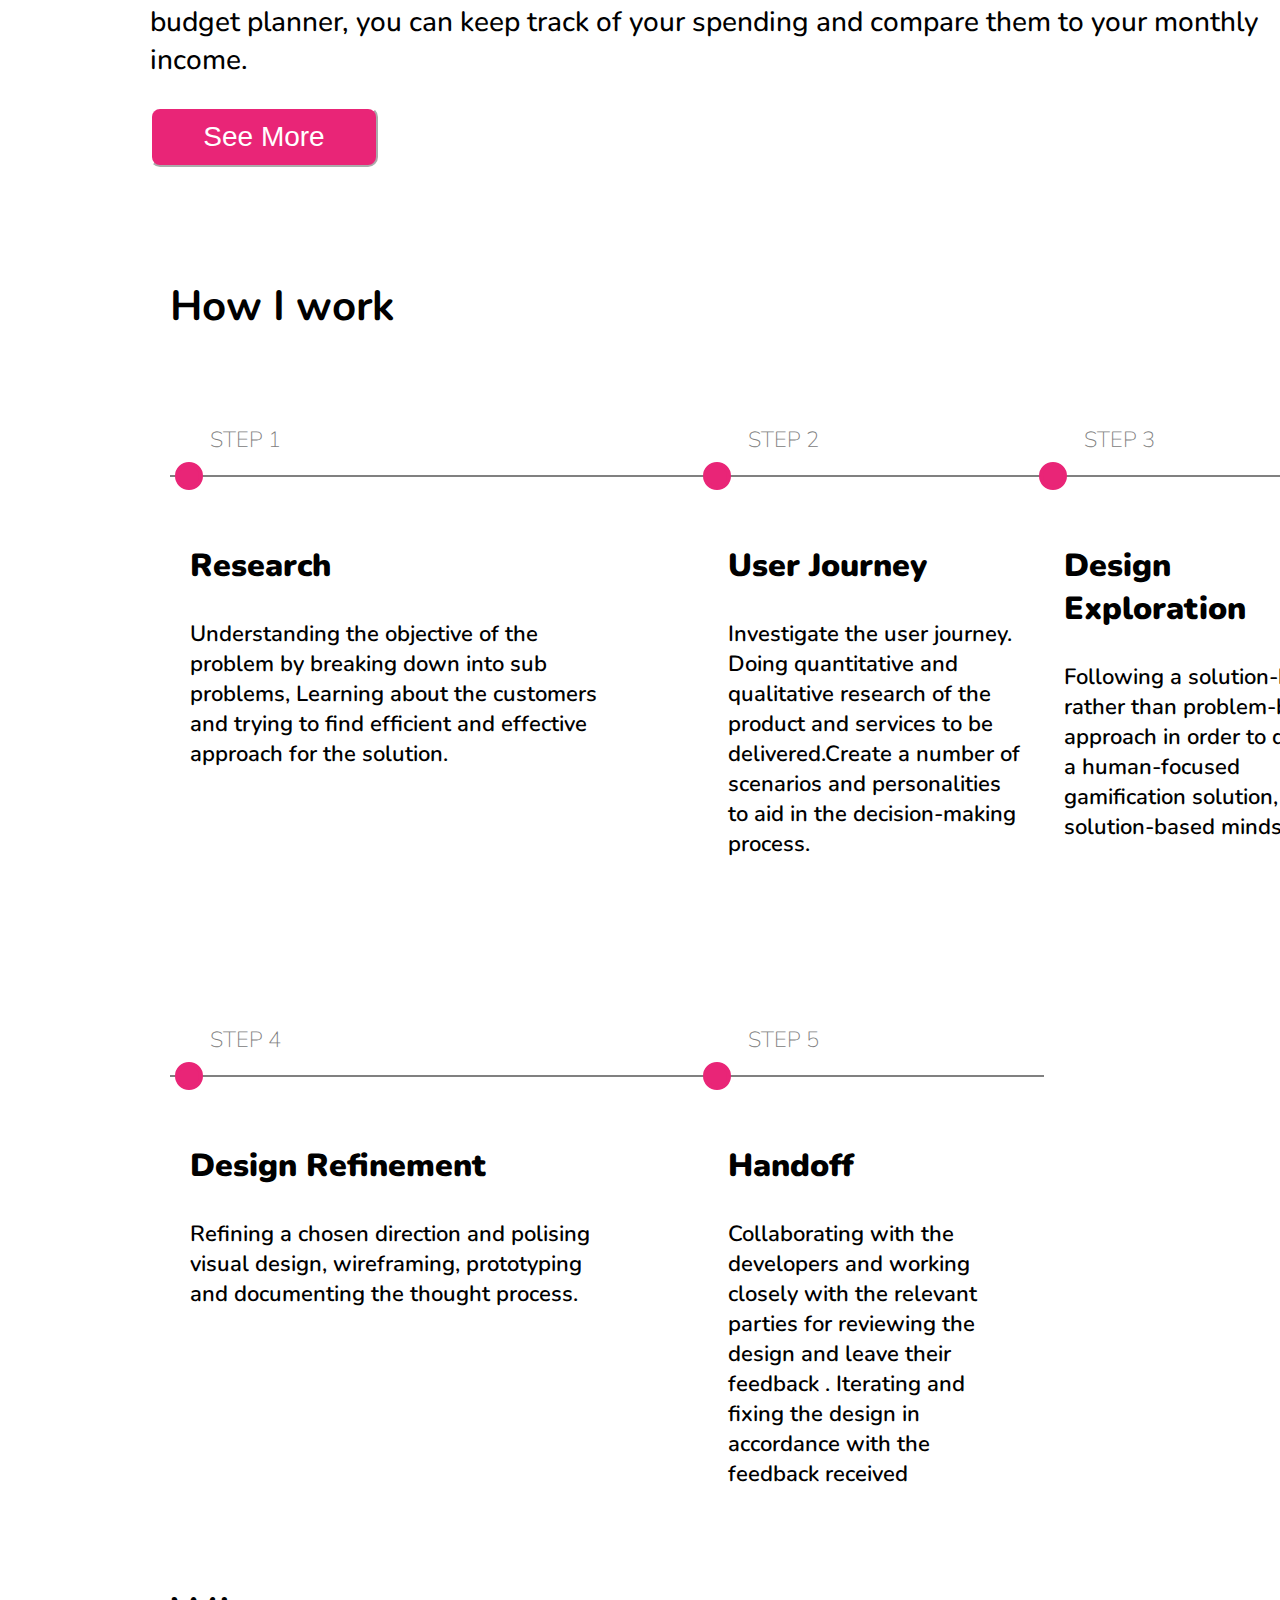
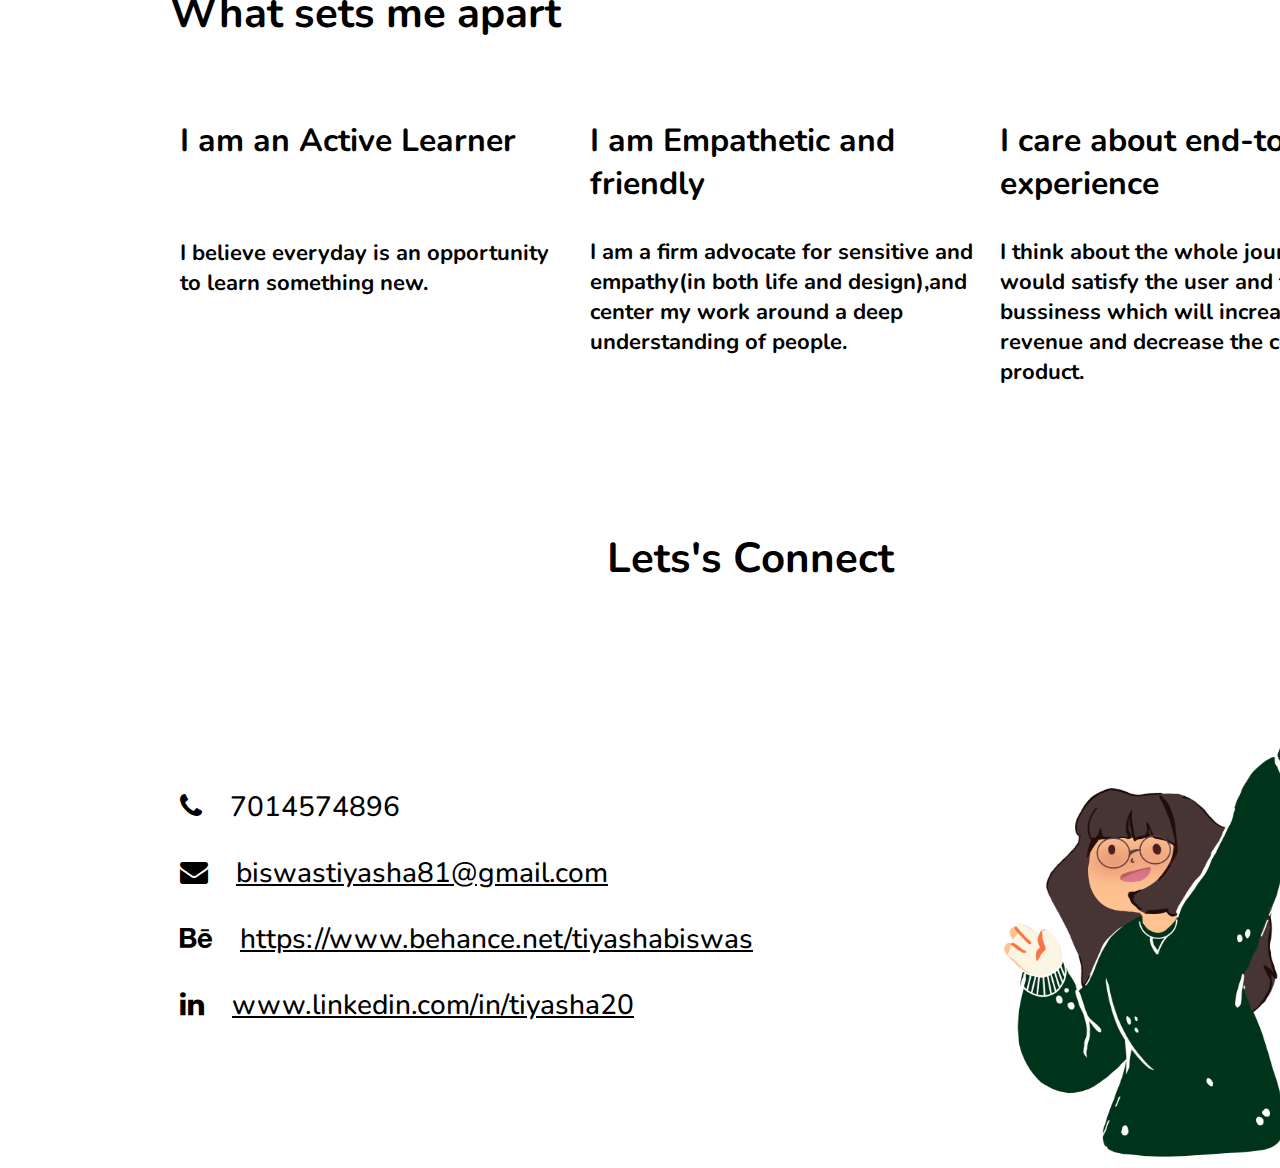
==== commit 51d3388a: "Add files via upload" ====
--- a/index.html
+++ b/index.html
@@ -32,7 +32,7 @@
 <br>
 <div class="row" id="top">
   <div class="column" style="padding-top: 180px;">
-    <p>Hi, I’m Tiyasha Biswas, a UI/UX Designer, Researcher creating user centric, high performing,meaningful digital interface using emotional design and <span style='color: #E92577'>a sprinkle of innovation</span></p>
+    <p>Hi, I’m Tiyasha Biswas, a UI/UX Designer, Researcher creating <br>user centric, high performing,<br>meaningful digital interface using emotional design and <span style='color: #E92577'>a sprinkle of innovation</span></p>
  
   </div>
   <div class="column">
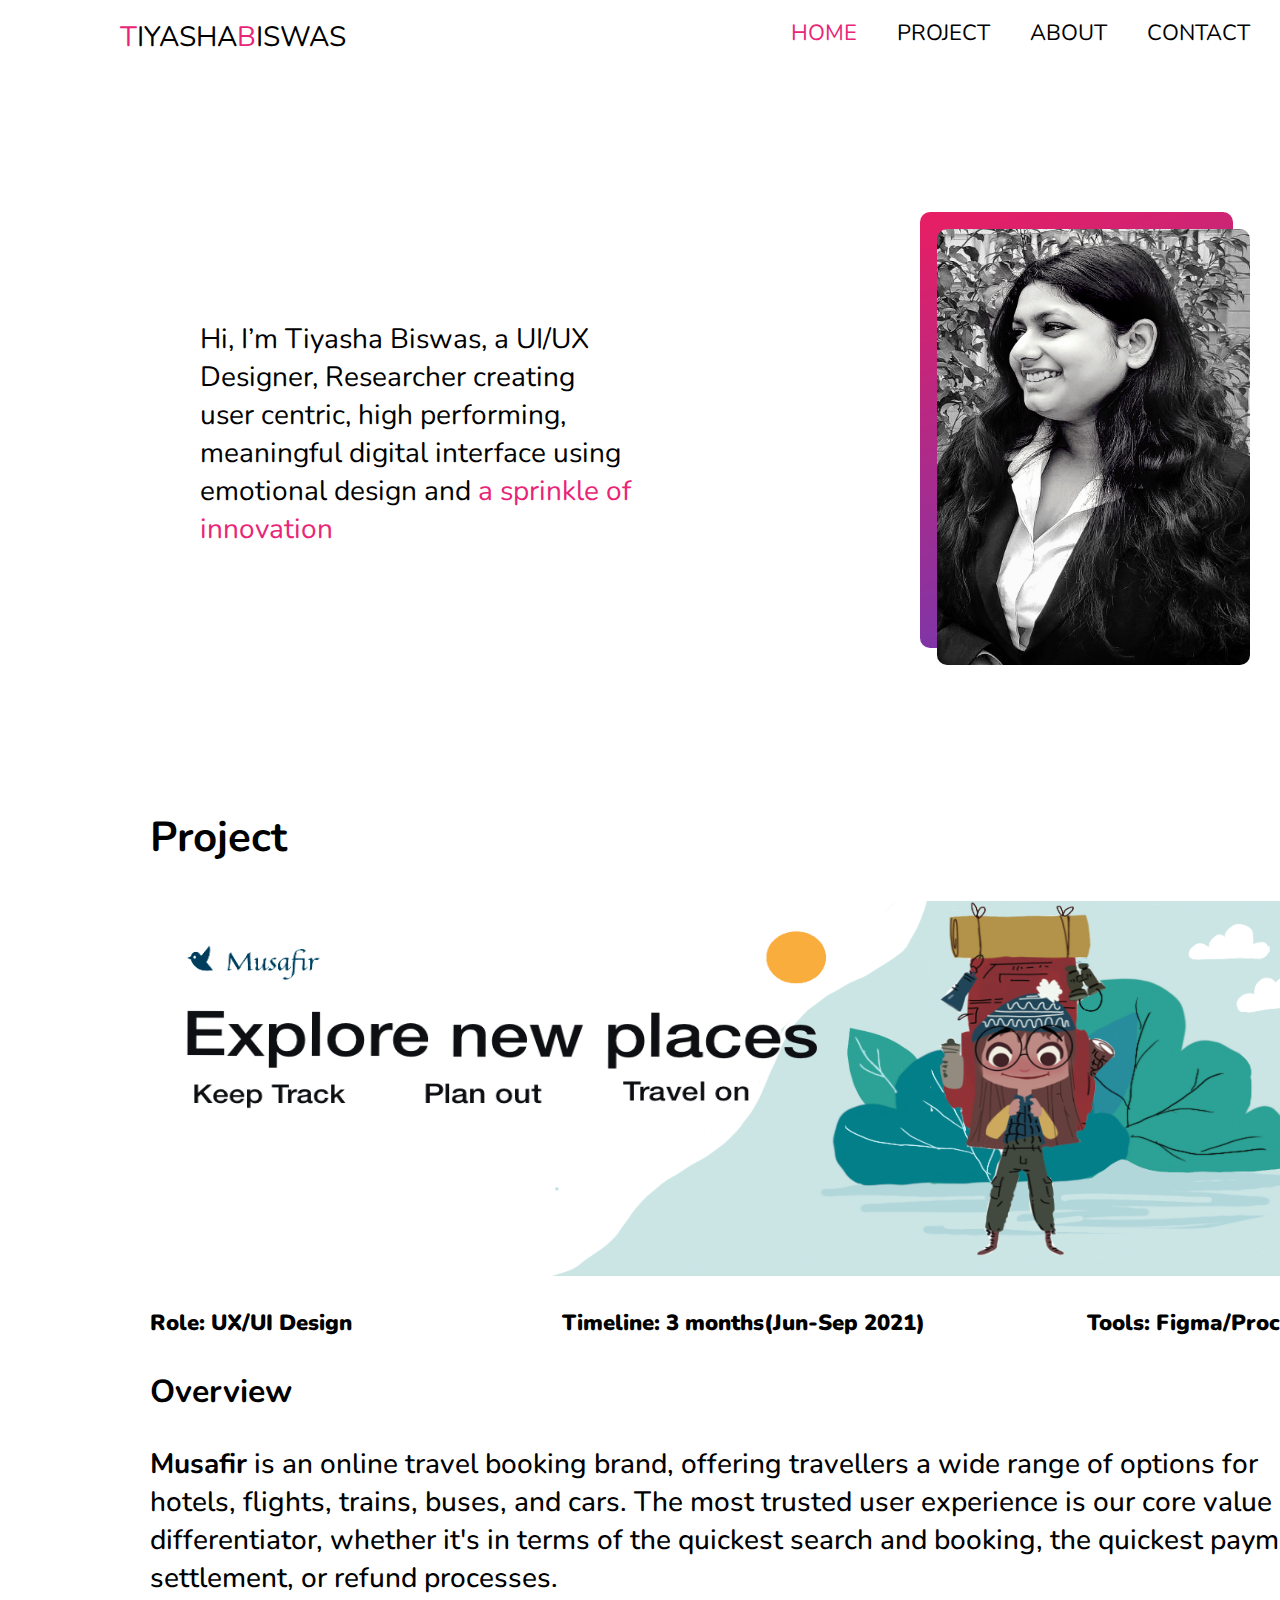
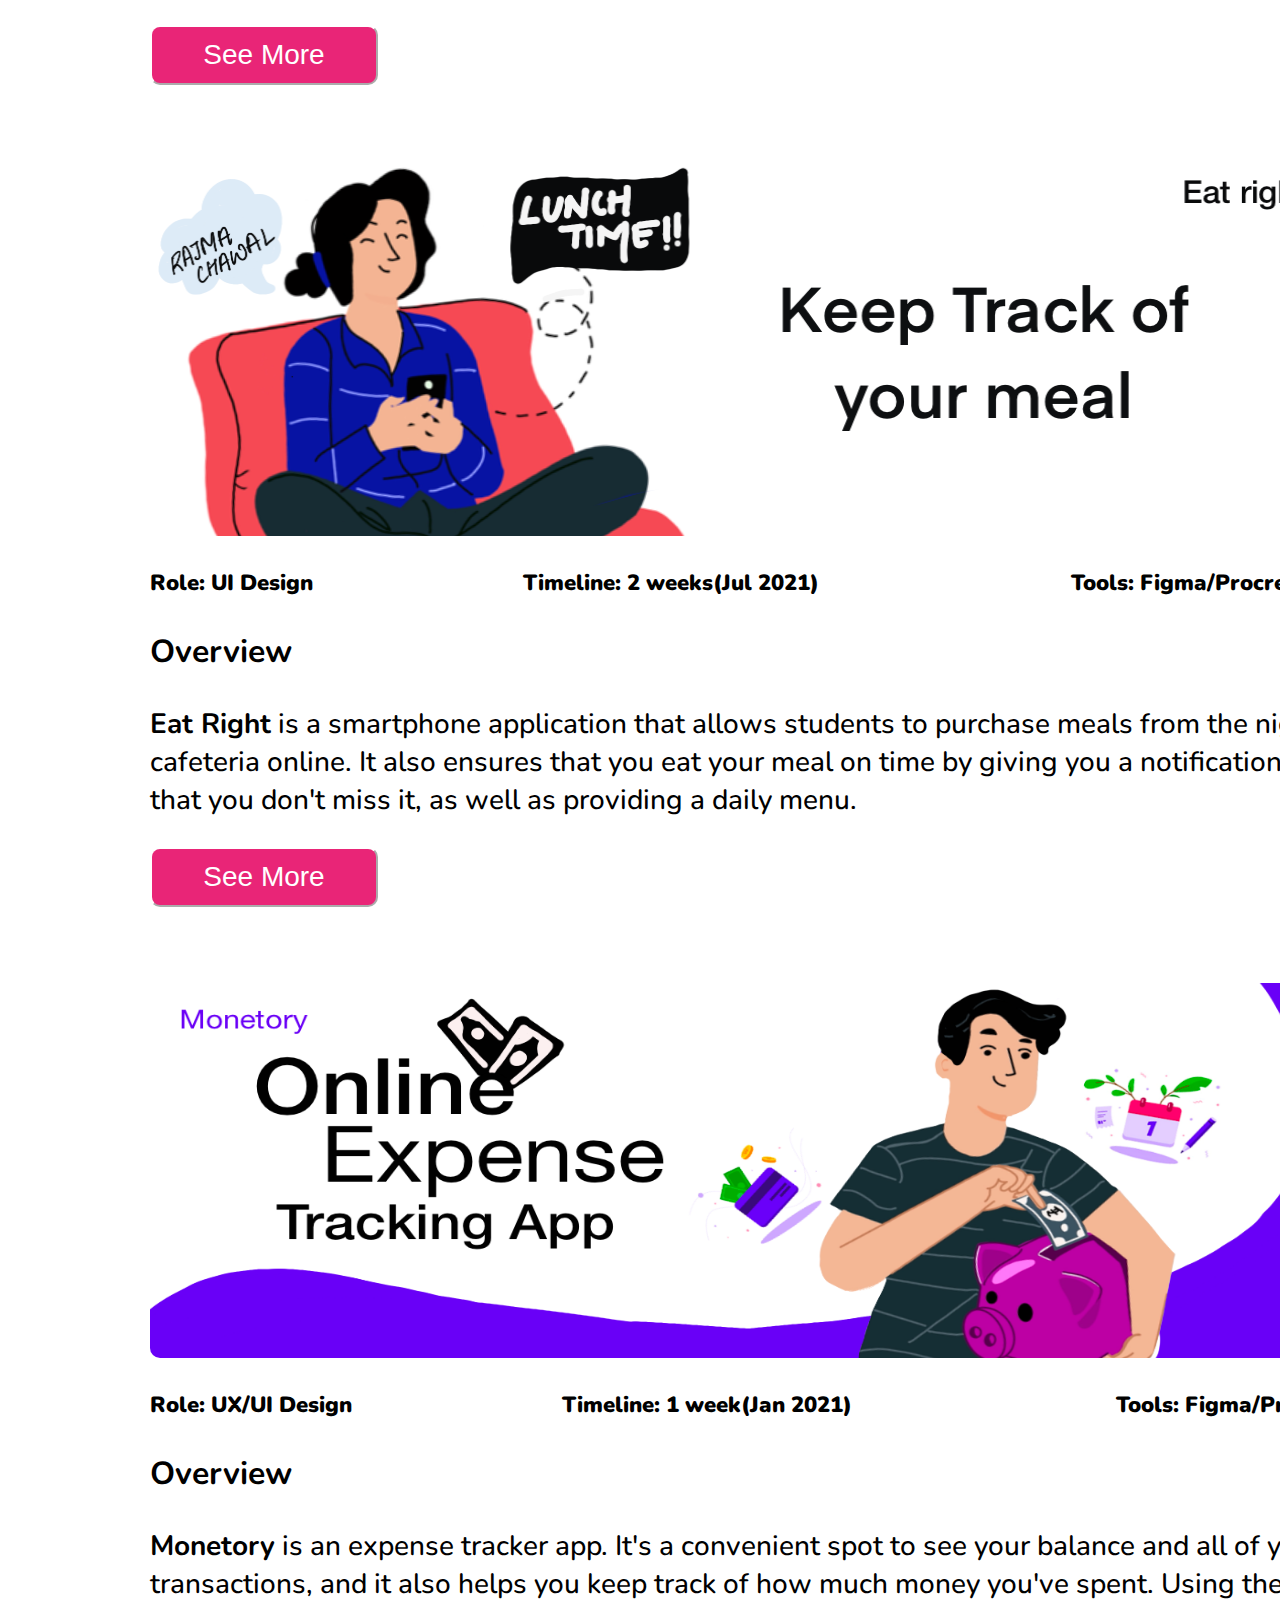
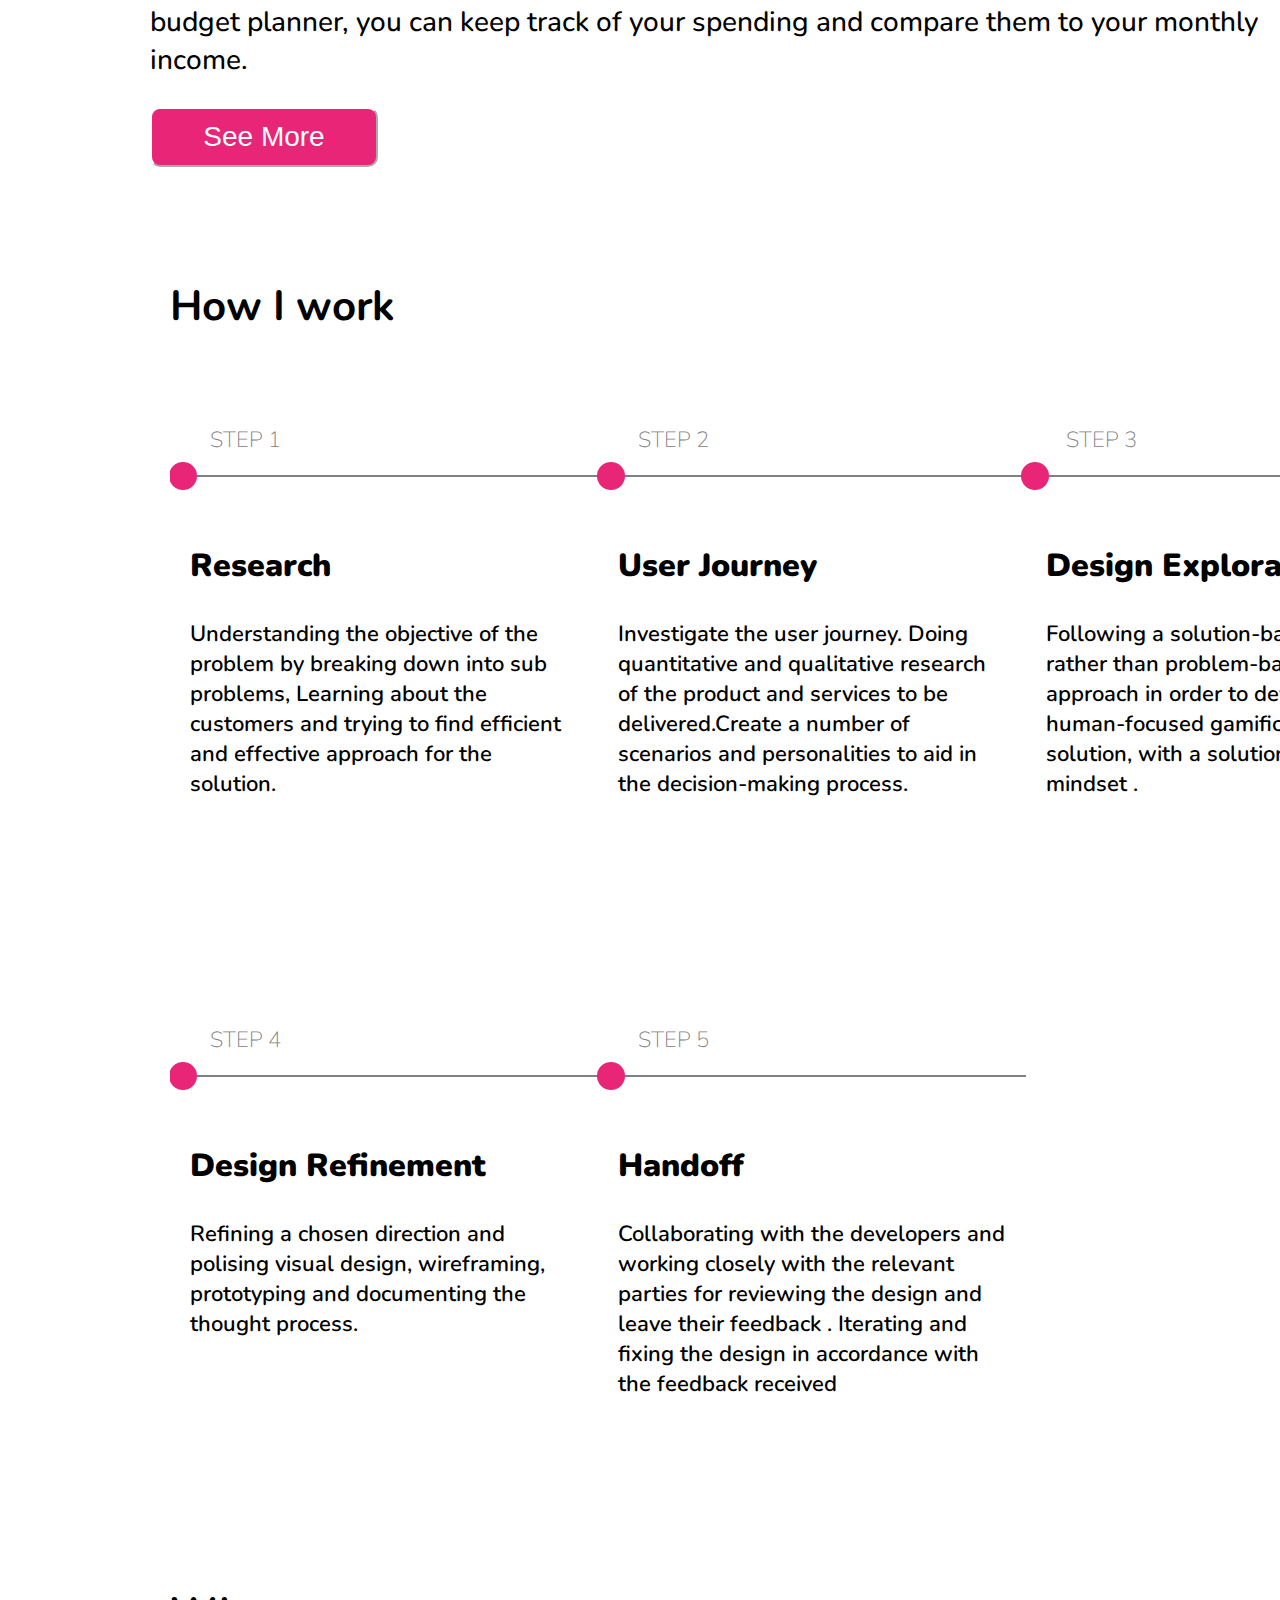
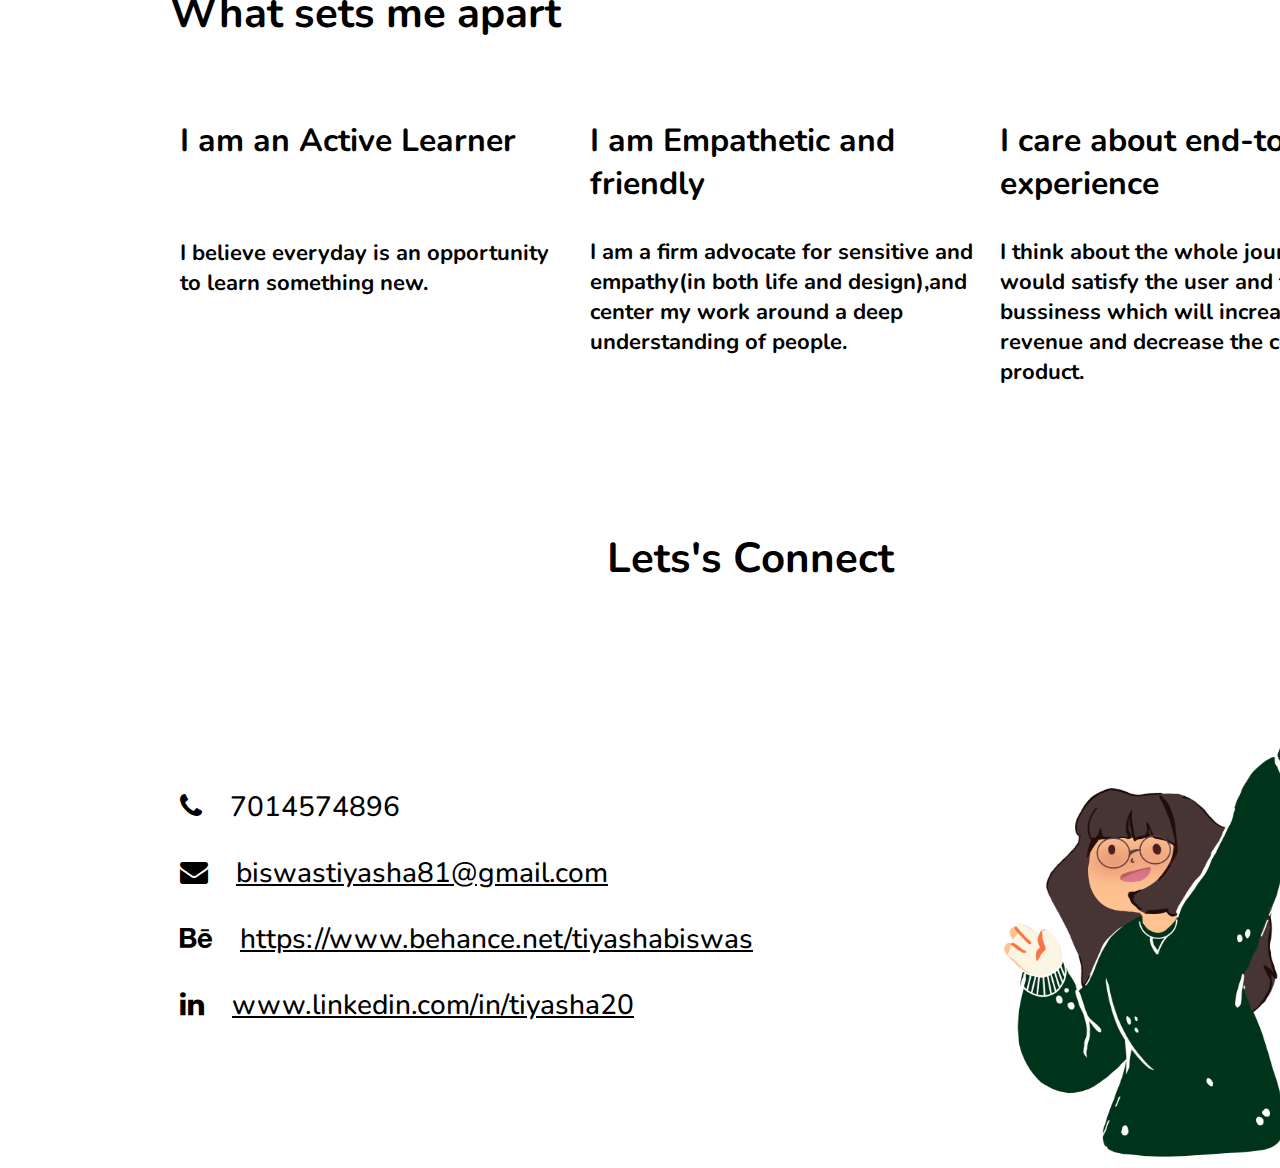
==== commit e88ba312: "Update index.html" ====
--- a/index.html
+++ b/index.html
@@ -92,7 +92,7 @@
         </div>
         <div class="status" >
           <span><h3 style="font-weight: 900;">Research</h3> 
-            Understanding the objective of the <br>problem by breaking down into sub<br> problems, Learning about the customers<br> and trying to find efficient and effective<br> approach for the solution.</span>
+            Understanding the objective of the problem by breaking down into sub problems, Learning about the customers and trying to find efficient and effective approach for the solution.</span>
         </div>
       </div>
       <div class="swiper-slide">      
@@ -126,7 +126,7 @@
         </div>
         <div class="status" style="padding-left: 20px;">
           <span><h3 style="font-weight: 900;">Design Refinement</h3> 
-            Refining a chosen direction and polising <br>visual design, wireframing, prototyping<br> and documenting the thought process.</span>
+            Refining a chosen direction and polising visual design, wireframing, prototyping and documenting the thought process.</span>
         </div>
       </div>
       <div class="swiper-slide">
--- a/style.css
+++ b/style.css
@@ -82,7 +82,7 @@
     drop-shadow:(16px 16px 10px black); 
     border-radius: 10px;
   }
-
+ 
 
 
   .image-stack {
@@ -162,16 +162,16 @@
     padding: 0 20px 0px 0;
   }
   .swiper-slide {
-    width: 80%;
+    width: 70%;
     height: 500px;
     text-align: left;
     font-size: 22px;
   }
   .swiper-slide:nth-child(2n) {
-    width: 50%;
+    width: 70%;
   }
   .swiper-slide:nth-child(3n) {
-    width: 50%;
+    width: 58%;
   }
 
 
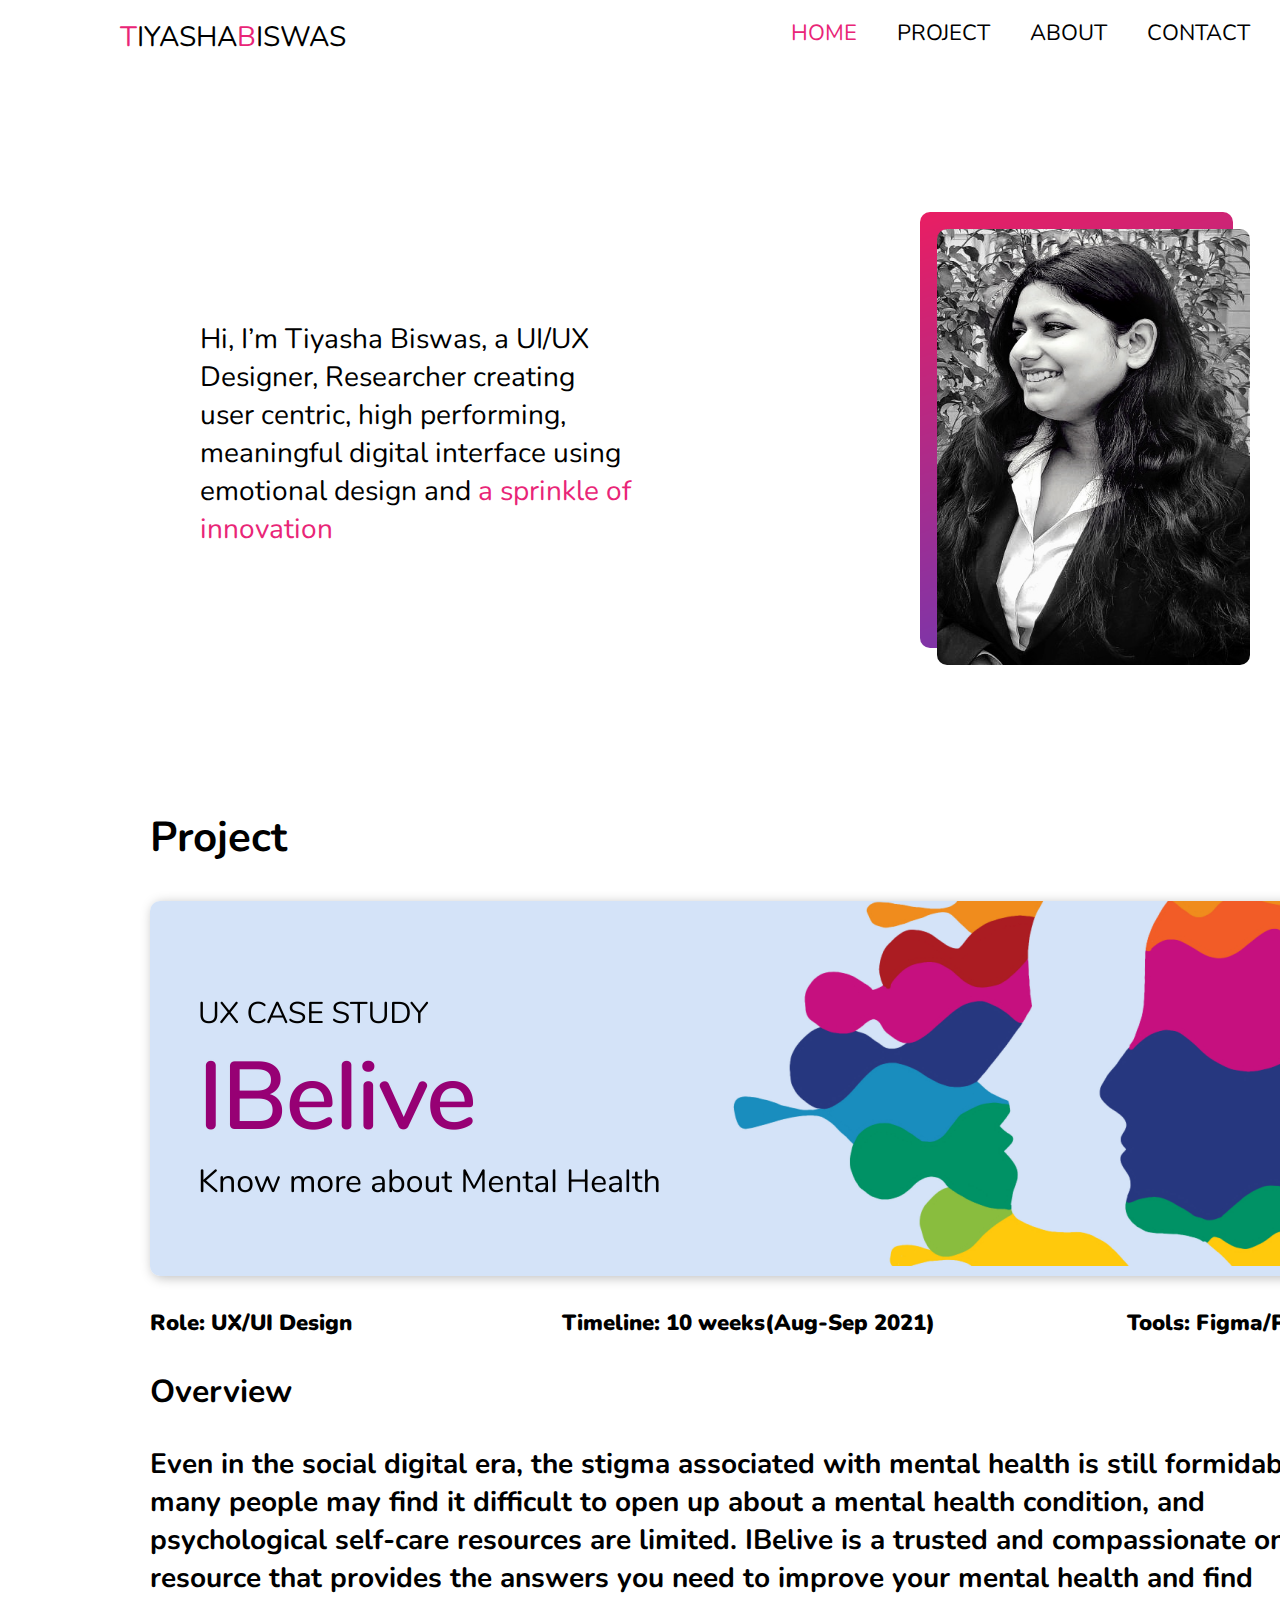
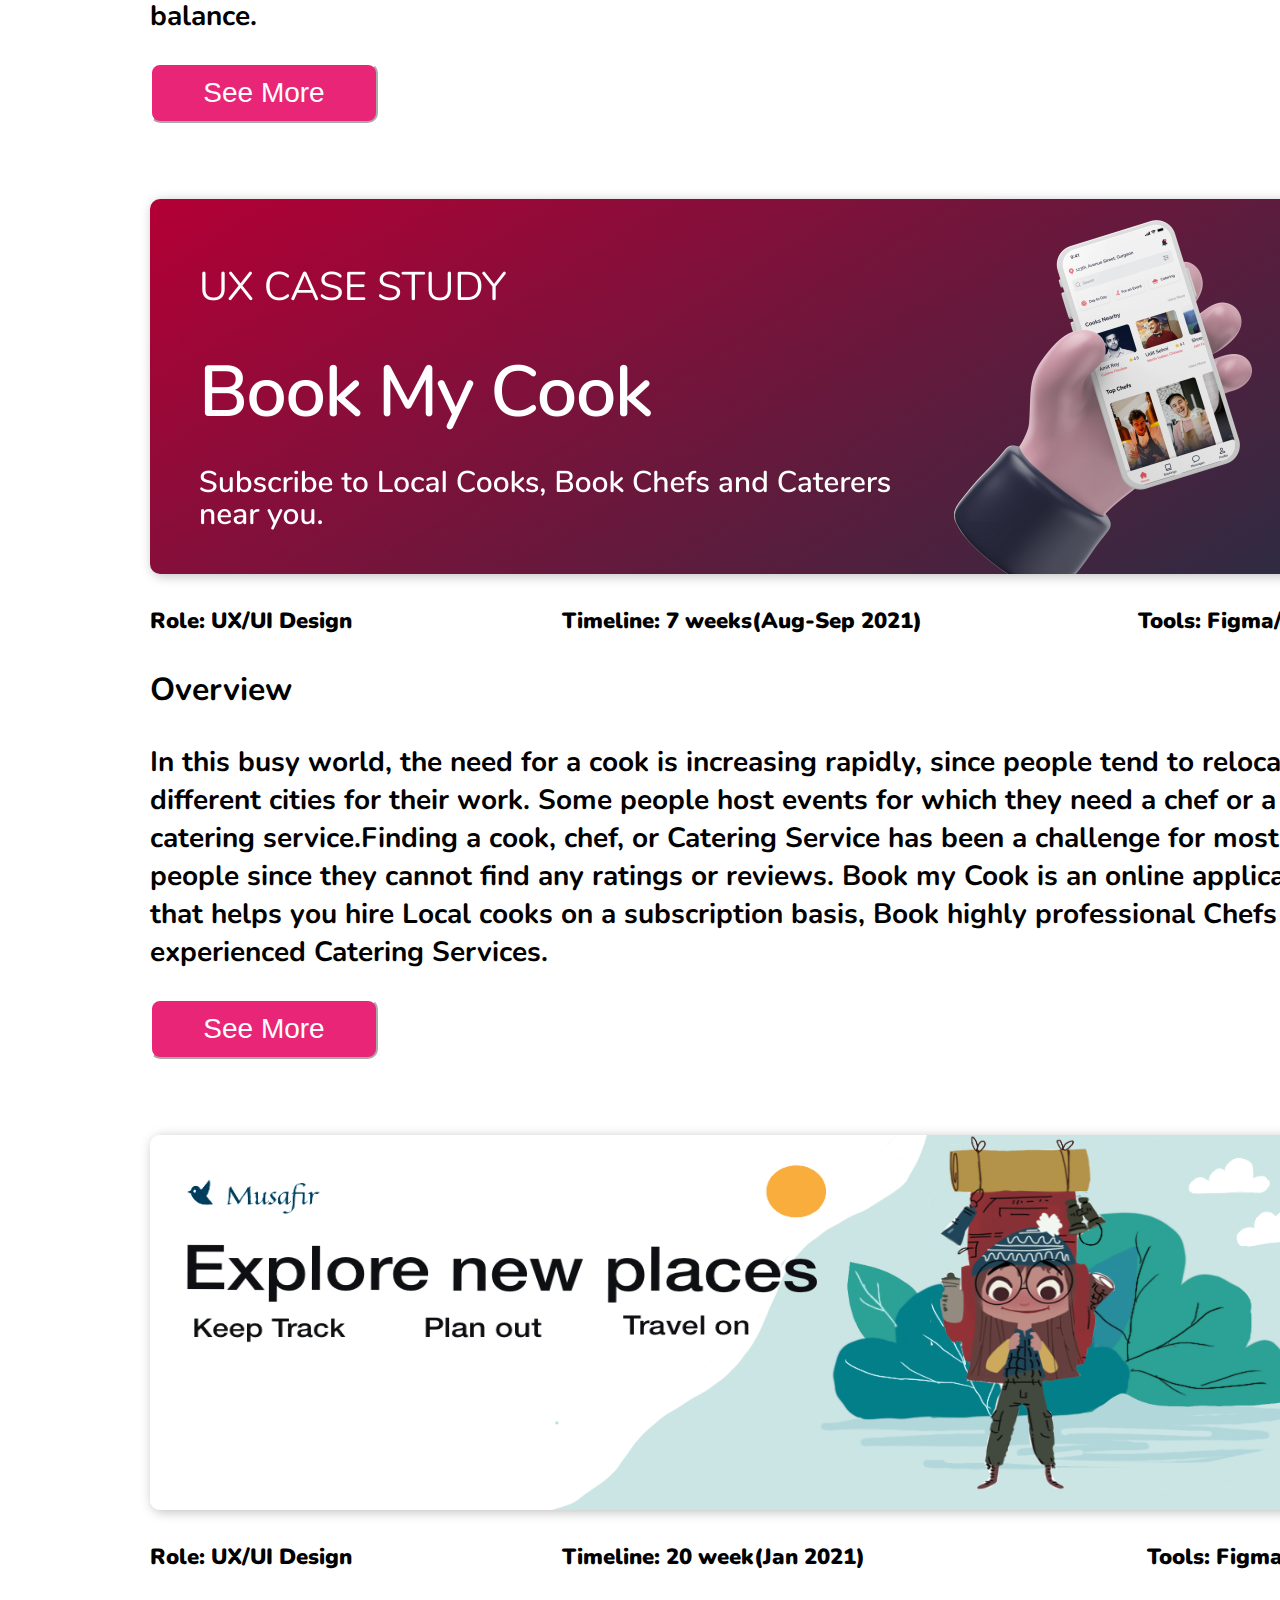
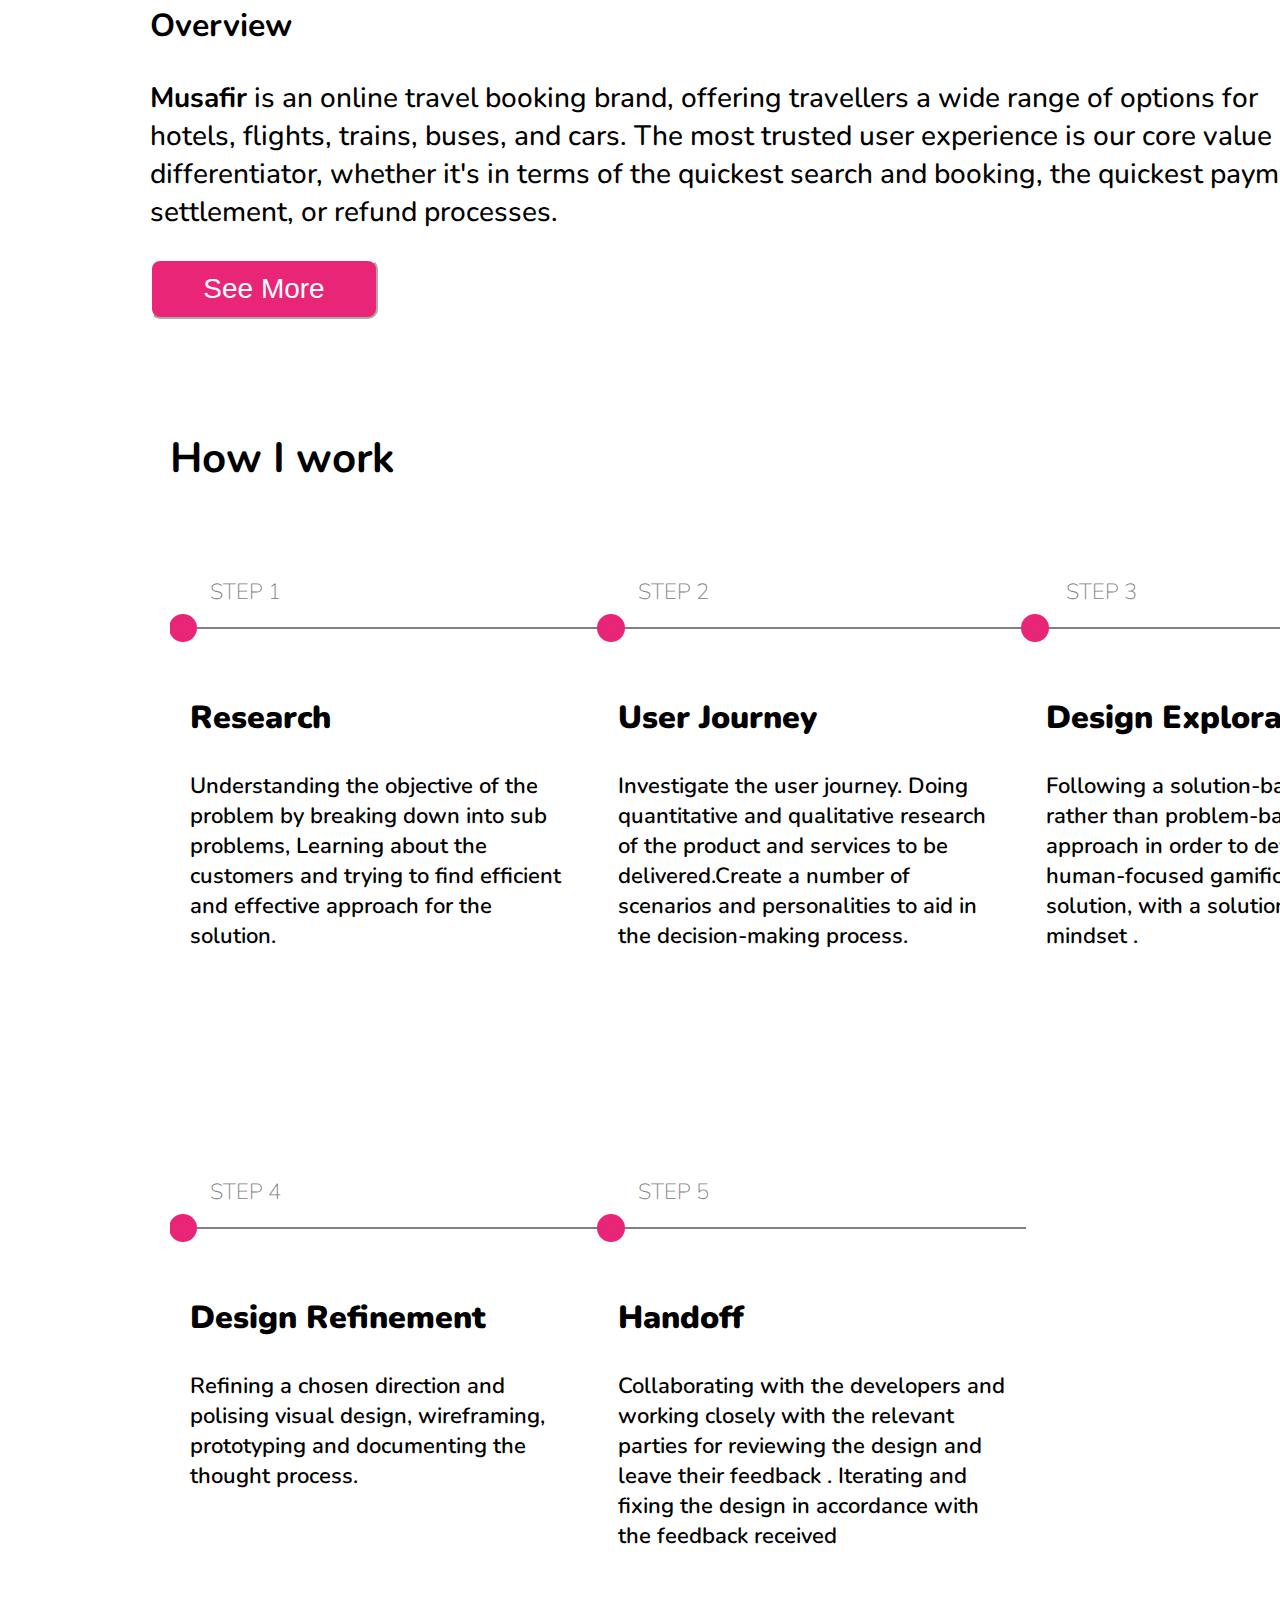
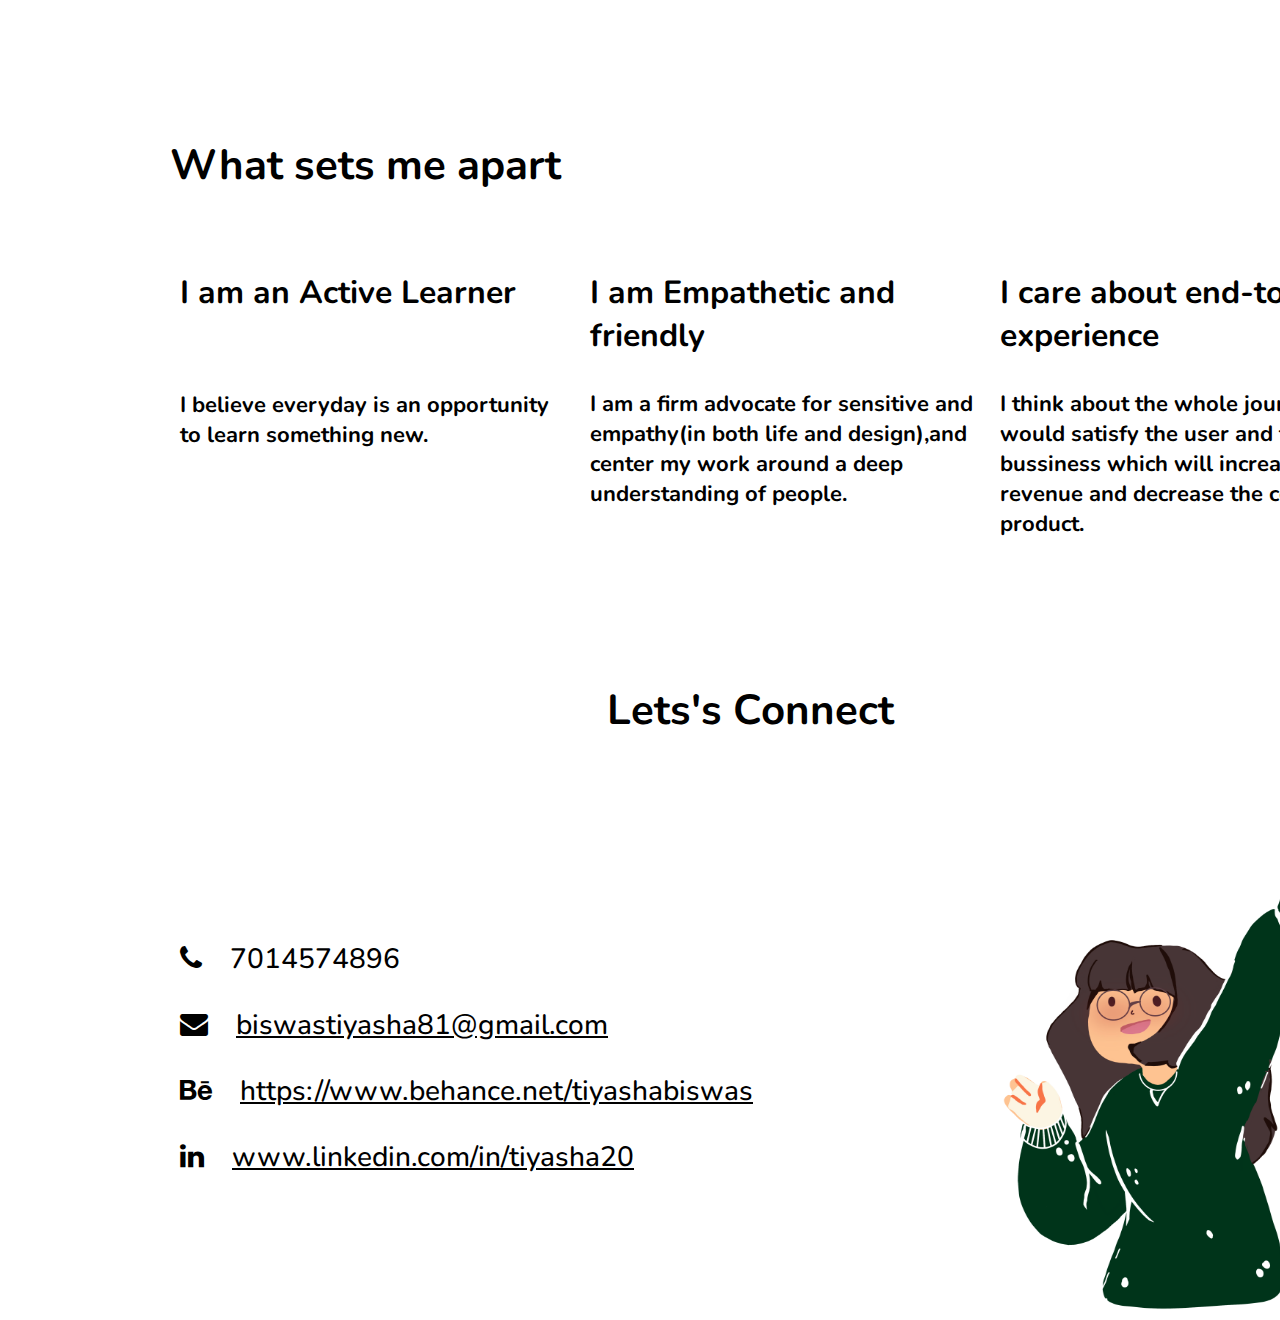
==== commit 13bf1a4d: "Add files via upload" ====
--- a/index.html
+++ b/index.html
@@ -53,27 +53,28 @@
 <!-- project Section -->
 <div id="projects" style="padding-left: 50px; padding-right: 50px; font-size: 28px; font-weight: 500;">
   <h2>Project</h2>
-  <img src="images/musafir.png" class="projectimage">
-  <pre style="font-family: Nunito;font-size: 22px; font-weight: 900;">Role: UX/UI Design                                   Timeline: 3 months(Jun-Sep 2021)                           Tools: Figma/Procreate</pre>
+  <img src="images/IBelive.jpg" class="projectimage">
+  <pre style="font-family: Nunito;font-size: 22px; font-weight: 900;">Role: UX/UI Design                                   Timeline: 10 weeks(Aug-Sep 2021)                                Tools: Figma/Procreate</pre>
   <h3>Overview</h3>
-  <p><span style="font-weight: bolder;">Musafir</span> is an online travel booking brand, offering travellers a wide range of options for hotels, flights, trains, buses, and cars. The most trusted user experience is our core value differentiator, whether it's in terms of the quickest search and booking, the quickest payments, settlement, or refund processes.</p>
-  <button onclick="location.href='https://www.behance.net/gallery/126478067/Musafir';" style="color: white; font-size: 28px; width: 228px;height: 60px;left: 68px;top: 2971px; background: #E92577; border-radius: 10px;border-color: white;">See More</button>
-  <br>
-  <br>
-  <br>
-  <img src="images/eatright.png" class="projectimage">
-  <pre style="font-family: Nunito;font-size: 22px; font-weight: 900;">Role: UI Design                                   Timeline: 2 weeks(Jul 2021)                                          Tools: Figma/Procreate</pre>
+  <p><span style="font-weight: bolder;">Even in the social digital era, the stigma associated with mental health is still formidable; many people may find it difficult to open up about a mental health condition, and psychological self-care resources are limited. IBelive is a trusted and compassionate online resource that provides the answers you need to improve your mental health and find balance.
+  </p>
+  <button onclick="location.href='https://www.behance.net/gallery/128733575/IBelive-UX-Case-Study';" style="color: white; font-size: 28px; width: 228px;height: 60px;left: 68px;top: 2971px; background: #E92577; border-radius: 10px;border-color: white;">See More</button>
+  <br>
+  <br>
+  <br>
+  <img src="images/Book.jpg" class="projectimage">
+  <pre style="font-family: Nunito;font-size: 22px; font-weight: 900;">Role: UX/UI Design                                   Timeline: 7 weeks(Aug-Sep 2021)                                    Tools: Figma/Procreate</pre>
   <h3>Overview</h3>
-  <p><span style="font-weight: bold;">Eat Right</span> is a smartphone application that allows students to purchase meals from the night cafeteria online. It also ensures that you eat your meal on time by giving you a notification so that you don't miss it, as well as providing a daily menu. </p>
-  <button onclick="location.href='https://www.behance.net/gallery/126477527/Eat-Right';" style="color: white; font-size: 28px; width: 228px;height: 60px;left: 68px;top: 2971px; background: #E92577; border-radius: 10px;border-color: white">See More</button>
+  <p><span style="font-weight: bold;">In this busy world, the need for a cook is increasing rapidly, since people tend to relocate to different cities for their work. Some people host events for which they need a chef or a catering service.Finding a cook, chef, or Catering Service has been a challenge for most people since they cannot find any ratings or reviews. Book my Cook is an online application that helps you hire Local cooks on a subscription basis, Book highly professional Chefs and experienced Catering Services.</p>
+  <button onclick="location.href='https://www.behance.net/gallery/128516253/Book-my-Cook-UX-Case-Study';" style="color: white; font-size: 28px; width: 228px;height: 60px;left: 68px;top: 2971px; background: #E92577; border-radius: 10px;border-color: white">See More</button>
  <br>
  <br>
  <br>
- <img src="images/monetory.png" class="projectimage">
- <pre style="font-family: Nunito;font-size: 22px; font-weight: 900;">Role: UX/UI Design                                   Timeline: 1 week(Jan 2021)                                            Tools: Figma/Procreate</pre>
+ <img src="images/musafir.png" class="projectimage">
+ <pre style="font-family: Nunito;font-size: 22px; font-weight: 900;">Role: UX/UI Design                                   Timeline: 20 week(Jan 2021)                                               Tools: Figma/Procreate</pre>
  <h3>Overview</h3>
-  <p><span style="font-weight: bold;">Monetory</span> is an expense tracker app. It's a convenient spot to see your balance and all of your transactions, and it also helps you keep track of how much money you've spent. Using the budget planner, you can keep track of your spending and compare them to your monthly income.</p>
-  <button onclick="location.href='https://www.behance.net/gallery/115171731/Monetory';" style="color: white; font-size: 28px; width: 228px;height: 60px;left: 68px;top: 2971px; background: #E92577; border-radius: 10px;border-color: white">See More</button>
+  <p><span style="font-weight: bold;">Musafir</span> is an online travel booking brand, offering travellers a wide range of options for hotels, flights, trains, buses, and cars. The most trusted user experience is our core value differentiator, whether it's in terms of the quickest search and booking, the quickest payments, settlement, or refund processes.</p>
+  <button onclick="location.href='https://www.behance.net/gallery/126478067/Musafir';" style="color: white; font-size: 28px; width: 228px;height: 60px;left: 68px;top: 2971px; background: #E92577; border-radius: 10px;border-color: white">See More</button>
  
 </div>
 <br>
--- a/style.css
+++ b/style.css
@@ -79,7 +79,8 @@
     height: 375px;
     left: 50px;
     top: 2510px;
-    drop-shadow:(16px 16px 10px black); 
+    box-shadow: 2px 2px 12px rgb(190, 190, 190);
+
     border-radius: 10px;
   }
  
@@ -208,4 +209,3 @@
 * {
   box-sizing: border-box;
 }
-
